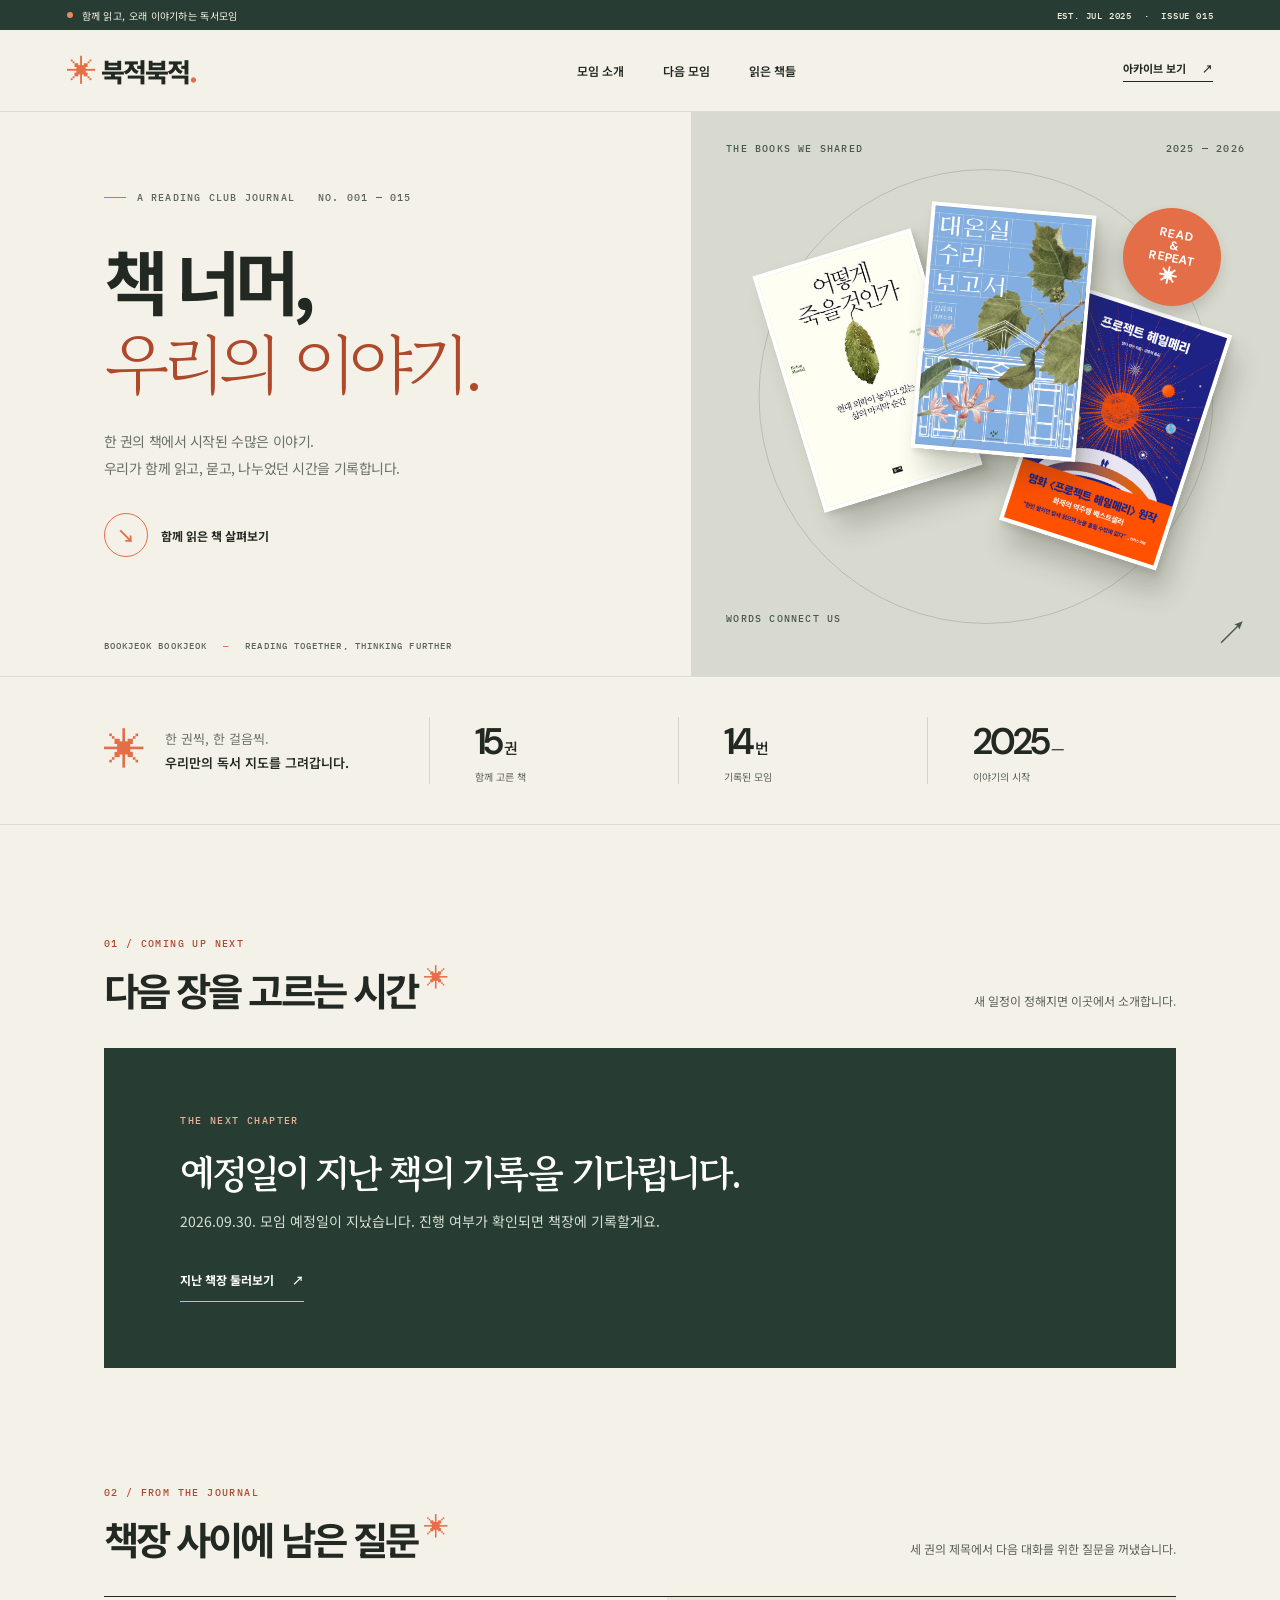
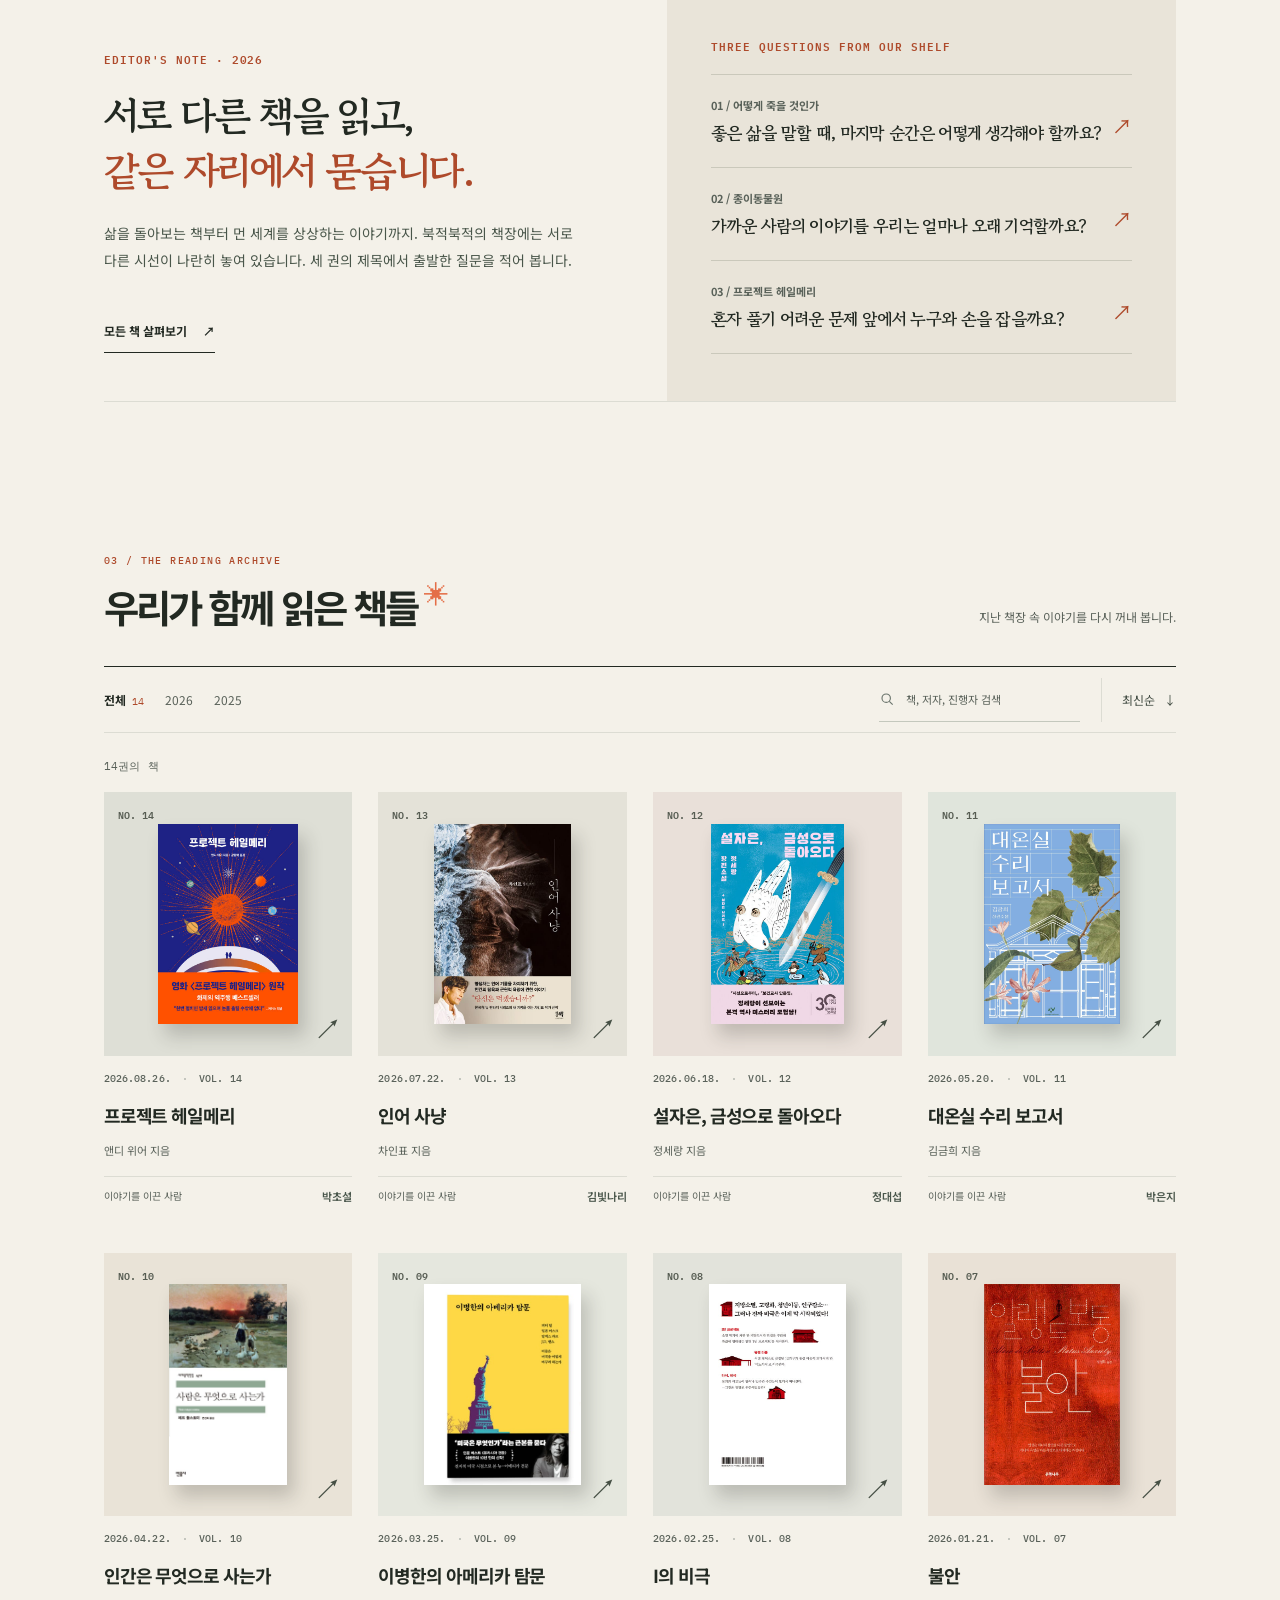
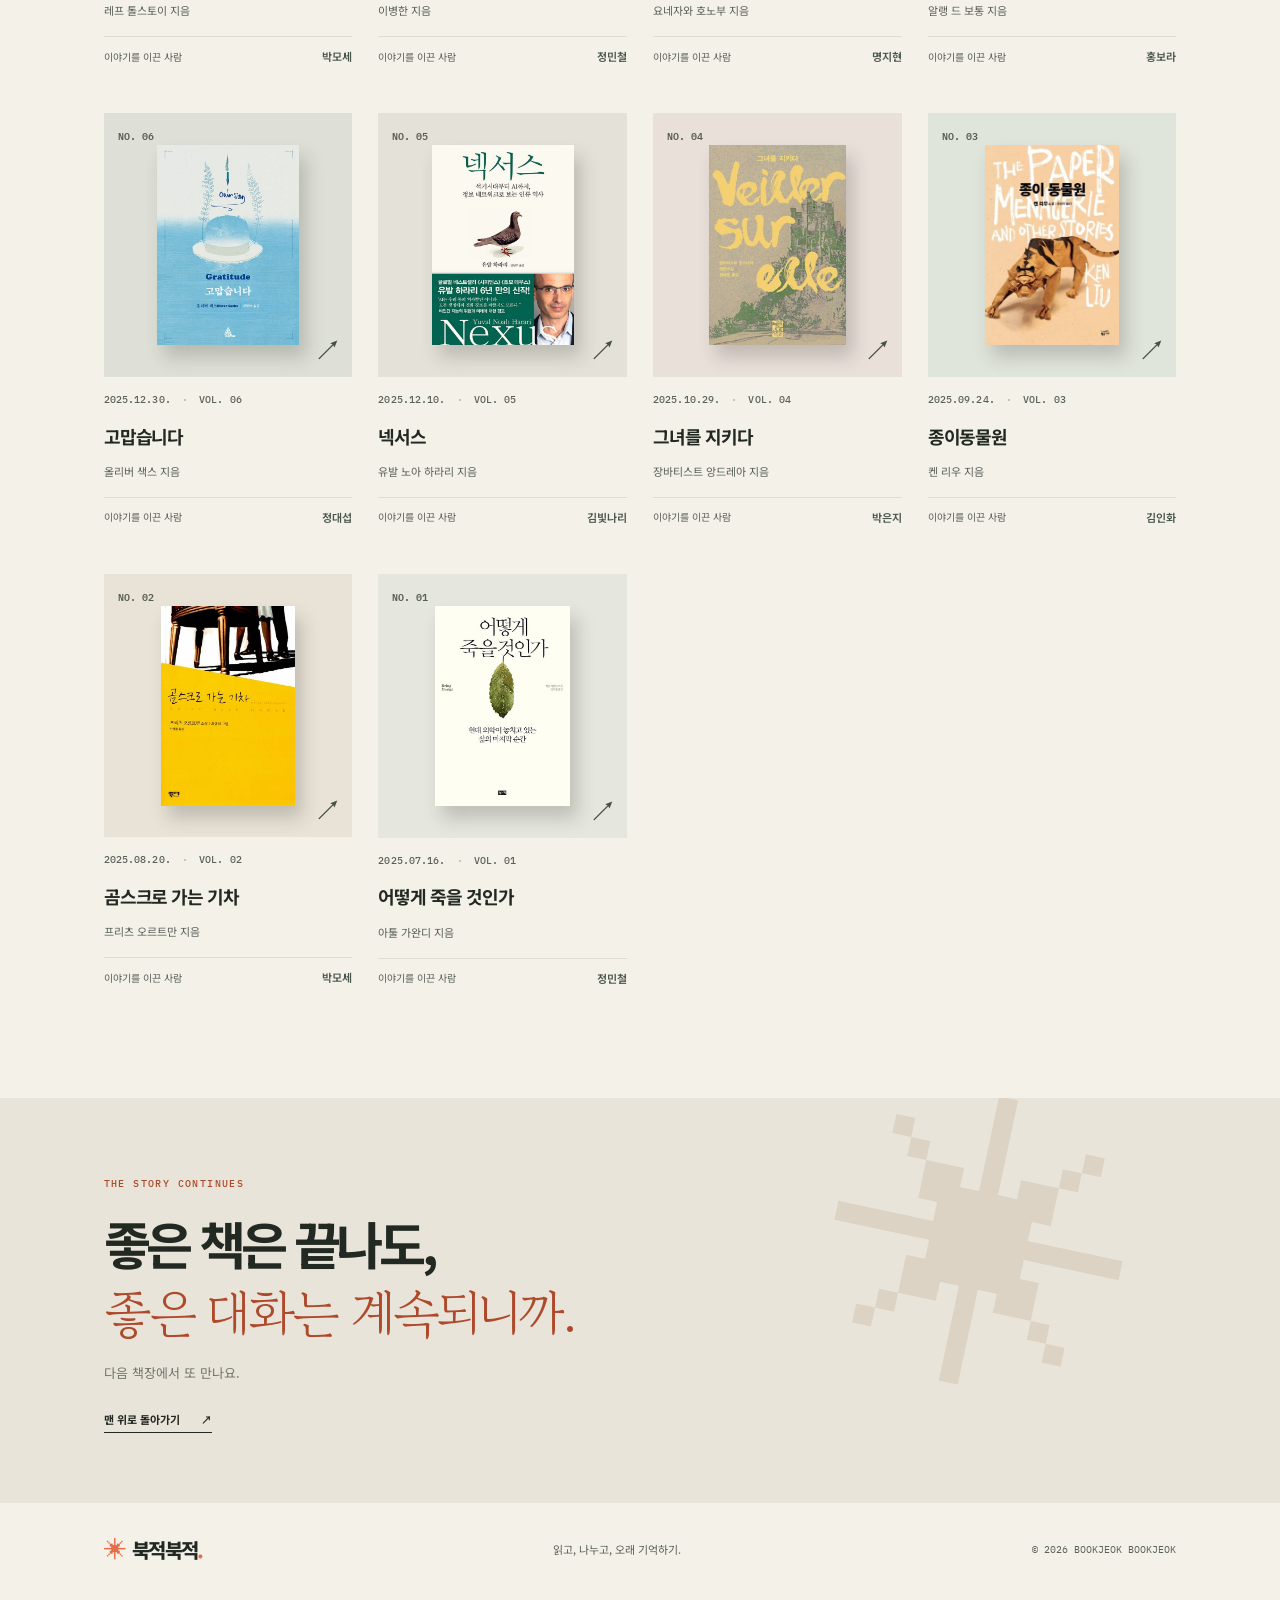
==== index.html @ 77cbbe32 "Initial bookjeok webzine" ====
<!doctype html>
<html lang="ko">
<head>
  <meta charset="utf-8">
  <meta name="viewport" content="width=device-width, initial-scale=1">
  <meta name="theme-color" content="#f4f1e9">
  <meta name="description" content="북적북적 독서모임이 함께 고른 책과 시간을 기록하는 작은 웹진. 지난 책장과 다음 대화를 위한 질문을 만나보세요.">
  <title>북적북적 — 책 너머, 우리의 이야기</title>
  <link rel="preconnect" href="https://fonts.googleapis.com">
  <link rel="preconnect" href="https://fonts.gstatic.com" crossorigin>
  <link href="https://fonts.googleapis.com/css2?family=DM+Sans:wght@400;500;600;700&family=Gowun+Batang:wght@400;700&family=IBM+Plex+Mono:wght@400;500;600&family=Noto+Sans+KR:wght@400;500;600;700;800&display=swap" rel="stylesheet">
  <link rel="stylesheet" href="css/style.css">
  <script src="js/main.js" defer></script>
</head>
<body>
  <div class="announcement"><span class="announcement-dot" aria-hidden="true"></span> 함께 읽고, 오래 이야기하는 독서모임 <span class="announcement-right">EST. JUL 2025 &nbsp;·&nbsp; ISSUE <span id="issue-number">015</span></span></div>
  <header class="site-header" id="top">
    <a class="brand" href="#top" aria-label="북적북적 처음으로"><span class="brand-symbol" aria-hidden="true">✳</span><span>북적북적<span class="brand-period">.</span></span></a>
    <nav class="main-nav" aria-label="주 메뉴"><a href="#about">모임 소개</a><a href="#upcoming">다음 모임</a><a href="#archive">읽은 책들</a></nav>
    <a class="header-link" href="#archive">아카이브 보기 <span aria-hidden="true">↗</span></a>
  </header>

  <main>
    <section class="hero" id="about" aria-labelledby="hero-title">
      <div class="hero-copy">
        <div class="eyebrow"><span class="eyebrow-line"></span> A READING CLUB JOURNAL <span class="eyebrow-no">NO. 001 — <span id="hero-issue-number">015</span></span></div>
        <h1 id="hero-title">책 너머,<br><em>우리의 이야기.</em></h1>
        <p class="hero-description">한 권의 책에서 시작된 수많은 이야기.<br>우리가 함께 읽고, 묻고, 나누었던 시간을 기록합니다.</p>
        <a class="round-link" href="#archive"><span class="round-link-icon" aria-hidden="true">↘</span><span>함께 읽은 책 살펴보기</span></a>
        <div class="hero-footnote">BOOKJEOK BOOKJEOK <span>—</span> READING TOGETHER, THINKING FURTHER</div>
      </div>
      <div class="hero-art" aria-label="북적북적에서 읽은 책 표지 콜라주">
        <div class="art-topline"><span>THE BOOKS WE SHARED</span><span>2025 — 2026</span></div>
        <div class="hero-orbit" aria-hidden="true"></div>
        <img class="hero-book hero-book-one" src="images/book-01.jpg" alt="" width="500" height="741">
        <img class="hero-book hero-book-two" src="images/book-11.jpg" alt="" width="500" height="741">
        <img class="hero-book hero-book-three" src="images/book-14.jpg" alt="" width="500" height="716">
        <span class="art-stamp" aria-hidden="true">READ<br>&amp;<br>REPEAT <span>✳</span></span>
        <div class="art-bottomline"><span>WORDS CONNECT US</span><span>↗</span></div>
      </div>
    </section>

    <section class="intro-band" aria-label="북적북적 숫자로 보기"><div class="intro-note"><span class="sparkle" aria-hidden="true">✳</span><p>한 권씩, 한 걸음씩.<br><strong>우리만의 독서 지도를 그려갑니다.</strong></p></div><div class="stat"><strong><span id="selected-count">15</span><span>권</span></strong><small>함께 고른 책</small></div><div class="stat"><strong><span id="completed-count">14</span><span>번</span></strong><small>기록된 모임</small></div><div class="stat"><strong>2025<span>—</span></strong><small>이야기의 시작</small></div></section>

    <section class="upcoming-section section-shell" id="upcoming" aria-labelledby="upcoming-title">
      <div class="section-heading"><div><span class="section-label">01 / COMING UP NEXT</span><h2 id="upcoming-title">다음 장을 펼칠 시간<span class="heading-mark">✳</span></h2></div><p id="upcoming-intro">이번에는 어떤 이야기가 기다리고 있을까요?</p></div>
      <article class="upcoming-feature" id="upcoming-feature">
        <div class="feature-copy"><span class="feature-kicker"><span class="live-dot"></span> NEXT READ · 15번째 모임</span><p class="feature-date">2026. 09. 30. <span>WEDNESDAY</span></p><h3>존중받지 못하는<br>자들을 위한 정치학</h3><p class="feature-author">프랜시스 후쿠야마 <span>지음</span></p><div class="feature-rule"></div><div class="feature-meta"><span>이번 모임의 진행자</span><strong>박은지</strong></div><button class="feature-button" type="button" data-book="15">이 책 자세히 보기 <span aria-hidden="true">↗</span></button></div>
        <div class="feature-visual"><span class="feature-background-type" aria-hidden="true">NEXT<br>CHAPTER</span><span class="feature-outline" aria-hidden="true"></span><img src="images/book-15.jpg" alt="『존중받지 못하는 자들을 위한 정치학』 책 표지" width="500" height="741"><span class="feature-visual-caption">BOOKJEOK BOOKJEOK<br>READING CLUB VOL. 15</span></div>
      </article>
      <div class="upcoming-empty" id="upcoming-empty" hidden><span class="section-label">THE NEXT CHAPTER</span><h3 id="upcoming-empty-title">다음 모임을 준비 중입니다.</h3><p id="upcoming-empty-description">새 일정이 정해지면 이곳에서 소개할게요.</p><a href="#archive">지난 책장 둘러보기 <span aria-hidden="true">↗</span></a></div>
    </section>

    <section class="editorial-section section-shell" id="journal" aria-labelledby="journal-title">
      <div class="section-heading"><div><span class="section-label">02 / FROM THE JOURNAL</span><h2 id="journal-title">책장 사이에 남은 질문<span class="heading-mark">✳</span></h2></div><p>세 권의 제목에서 다음 대화를 위한 질문을 꺼냈습니다.</p></div>
      <article class="editorial-feature">
        <div class="editorial-copy"><span class="editorial-kicker">EDITOR'S NOTE · 2026</span><h3>서로 다른 책을 읽고,<br><em>같은 자리에서 묻습니다.</em></h3><p>삶을 돌아보는 책부터 먼 세계를 상상하는 이야기까지. 북적북적의 책장에는 서로 다른 시선이 나란히 놓여 있습니다. 세 권의 제목에서 출발한 질문을 적어 봅니다.</p><a href="#archive">모든 책 살펴보기 <span aria-hidden="true">↗</span></a></div>
        <div class="editorial-questions"><p>THREE QUESTIONS FROM OUR SHELF</p><ol><li><button type="button" data-book="1"><span>01 / 어떻게 죽을 것인가</span><strong>좋은 삶을 말할 때, 마지막 순간은 어떻게 생각해야 할까요?</strong><span class="editorial-arrow" aria-hidden="true">↗</span></button></li><li><button type="button" data-book="3"><span>02 / 종이동물원</span><strong>가까운 사람의 이야기를 우리는 얼마나 오래 기억할까요?</strong><span class="editorial-arrow" aria-hidden="true">↗</span></button></li><li><button type="button" data-book="14"><span>03 / 프로젝트 헤일메리</span><strong>혼자 풀기 어려운 문제 앞에서 누구와 손을 잡을까요?</strong><span class="editorial-arrow" aria-hidden="true">↗</span></button></li></ol></div>
      </article>
    </section>

    <section class="archive-section section-shell" id="archive" aria-labelledby="archive-title">
      <div class="section-heading archive-heading"><div><span class="section-label">03 / THE READING ARCHIVE</span><h2 id="archive-title">우리가 함께 읽은 책들<span class="heading-mark">✳</span></h2></div><p>지난 책장 속 이야기를 다시 꺼내 봅니다.</p></div>
      <div class="archive-toolbar"><div class="filter-group" id="year-filters" role="group" aria-label="연도 필터"><button type="button" class="filter-button active" data-year="all" aria-pressed="true">전체 <span>14</span></button><button type="button" class="filter-button" data-year="2026" aria-pressed="false">2026</button><button type="button" class="filter-button" data-year="2025" aria-pressed="false">2025</button></div><div class="toolbar-actions"><label class="search-field"><span class="sr-only">책 제목, 저자 또는 진행자 검색</span><svg viewBox="0 0 24 24" aria-hidden="true"><circle cx="10.8" cy="10.8" r="6.3"></circle><path d="m15.5 15.5 5 5"></path></svg><input id="book-search" type="search" placeholder="책, 저자, 진행자 검색" autocomplete="off"></label><button id="sort-button" class="sort-button" type="button" aria-label="현재 최신순, 클릭하여 정렬 변경">최신순 <span aria-hidden="true">↓</span></button></div></div>
      <p id="result-count" class="result-count" aria-live="polite"></p>
      <div id="book-grid" class="book-grid"></div>
      <div id="empty-state" class="empty-state" hidden><span aria-hidden="true">✳</span><h3>찾으시는 책이 없어요.</h3><p>다른 검색어를 입력하거나 필터를 바꿔보세요.</p><button type="button" id="reset-button">전체 책 보기 ↗</button></div>
    </section>

    <section class="closing-section" aria-labelledby="closing-title"><div class="closing-inner"><span class="section-label">THE STORY CONTINUES</span><h2 id="closing-title">좋은 책은 끝나도,<br><em>좋은 대화는 계속되니까.</em></h2><p>다음 책장에서 또 만나요.</p><a href="#top">맨 위로 돌아가기 <span aria-hidden="true">↗</span></a><span class="closing-star" aria-hidden="true">✳</span></div></section>
  </main>
  <footer class="site-footer"><a class="brand footer-brand" href="#top"><span class="brand-symbol" aria-hidden="true">✳</span><span>북적북적<span class="brand-period">.</span></span></a><p>읽고, 나누고, 오래 기억하기.</p><span>© <span id="copyright-year">2026</span> BOOKJEOK BOOKJEOK</span></footer>

  <dialog id="book-dialog" class="book-dialog" aria-labelledby="dialog-title"><button type="button" class="dialog-close" aria-label="닫기">✕</button><div id="dialog-content"></div></dialog>
</body>
</html>
---- css/style.css ----
*{box-sizing:border-box}html{scroll-behavior:smooth}body{margin:0;background:#f4f1e9;color:#222922;font-family:'Noto Sans KR',sans-serif;-webkit-font-smoothing:antialiased}button,input{font:inherit}button{cursor:pointer}a{color:inherit;text-decoration:none}img{display:block;max-width:100%}::selection{background:#df6c41;color:white}:root{--paper:#f4f1e9;--ink:#222922;--muted:#777c73;--line:#dcdcd3;--orange:#e46e47;--forest:#273c32}.sr-only{position:absolute;width:1px;height:1px;padding:0;margin:-1px;overflow:hidden;clip:rect(0,0,0,0);white-space:nowrap;border:0}.announcement{height:30px;background:#273c32;color:#f7f2e6;display:flex;align-items:center;gap:9px;padding:0 max(5.2vw,22px);font-size:10px;letter-spacing:.03em}.announcement-dot,.live-dot{width:6px;height:6px;background:#e88a61;border-radius:50%;display:inline-block;flex:none}.announcement-right{margin-left:auto;font:500 9px 'IBM Plex Mono',monospace;letter-spacing:.09em}.site-header{height:82px;display:flex;align-items:center;justify-content:space-between;padding:0 max(5.2vw,22px);border-bottom:1px solid var(--line);background:var(--paper)}.brand{display:inline-flex;align-items:center;gap:7px;font-size:26px;font-weight:800;letter-spacing:-.085em;white-space:nowrap}.brand-symbol{font-family:Arial,sans-serif;color:var(--orange);font-size:30px;font-weight:400;line-height:1;display:inline-block;transform:translateY(1px)}.brand-period{color:var(--orange)}.main-nav{display:flex;gap:39px;margin-left:55px}.main-nav a{font-size:12px;font-weight:600;transition:color .2s}.main-nav a:hover,.header-link:hover{color:var(--orange)}.header-link{font-size:11px;font-weight:700;border-bottom:1px solid var(--ink);padding-bottom:5px;white-space:nowrap}.header-link span{margin-left:13px}.hero{min-height:564px;display:grid;grid-template-columns:1fr 46%;border-bottom:1px solid var(--line)}.hero-copy{padding:79px 30px 25px max(8.1vw,32px);display:flex;flex-direction:column}.eyebrow,.section-label,.art-topline,.art-bottomline,.hero-footnote,.feature-kicker,.feature-visual-caption{font:500 10px 'IBM Plex Mono',monospace;letter-spacing:.12em}.eyebrow{display:flex;align-items:center;gap:11px;color:#59665c;white-space:nowrap}.eyebrow-line{width:22px;height:1px;background:var(--orange)}.eyebrow-no{color:#a0a49c;margin-left:12px}.hero h1{font-size:clamp(49px,5.5vw,85px);line-height:1.19;letter-spacing:-.09em;margin:34px 0 22px;font-weight:700;white-space:nowrap}.hero h1 em,.closing-inner h2 em{font-family:'Gowun Batang',serif;color:var(--orange);font-style:normal;letter-spacing:-.075em;font-weight:400}.hero-description{font-size:14px;line-height:1.95;color:#697169;letter-spacing:-.03em;margin:0}.round-link{display:inline-flex;align-items:center;gap:13px;font-size:12px;font-weight:700;margin-top:31px;width:max-content}.round-link-icon{display:grid;place-items:center;width:37px;height:37px;border:1px solid var(--orange);border-radius:50%;color:var(--orange);font-size:18px;transition:background .2s,color .2s,transform .2s}.round-link:hover .round-link-icon{background:var(--orange);color:white;transform:rotate(-45deg)}.hero-footnote{font-size:9px;color:#9da39b;margin-top:auto;padding-top:34px;white-space:nowrap}.hero-footnote span{margin:0 10px;color:var(--orange)}.hero-art{position:relative;background:#d9dacf;min-height:564px;overflow:hidden}.art-topline,.art-bottomline{position:absolute;left:35px;right:35px;display:flex;justify-content:space-between;z-index:4;color:#49594d}.art-topline{top:30px}.art-bottomline{bottom:24px}.art-bottomline span:last-child{font:28px 'Gowun Batang',serif}.hero-orbit{position:absolute;border:1px solid rgba(98,112,95,.27);width:455px;height:455px;border-radius:50%;top:57px;left:50%;transform:translateX(-50%)}.hero-book{position:absolute;width:28%;height:auto;aspect-ratio:2/3;object-fit:cover;box-shadow:13px 21px 27px rgba(42,46,36,.23),3px 4px 6px rgba(42,46,36,.13);border:4px solid #fff;z-index:2}.hero-book-one{left:16%;top:24%;transform:rotate(-17deg)}.hero-book-two{left:39%;top:17%;transform:rotate(5deg);z-index:3}.hero-book-three{left:58%;top:34%;transform:rotate(18deg)}.art-stamp{position:absolute;z-index:4;width:98px;height:98px;border-radius:50%;background:var(--orange);color:white;display:flex;flex-direction:column;align-items:center;justify-content:center;text-align:center;font:700 12px/1 'DM Sans',sans-serif;letter-spacing:.03em;right:10%;top:17%;transform:rotate(11deg);box-shadow:0 8px 14px #3333}.art-stamp span{font-size:18px;margin-top:4px}.intro-band{display:flex;align-items:center;min-height:148px;padding:25px max(8.1vw,32px);gap:0;border-bottom:1px solid var(--line)}.intro-note{display:flex;align-items:center;gap:19px;flex:1.6}.intro-note .sparkle{font:42px Arial,sans-serif;color:var(--orange)}.intro-note p{font-size:13px;line-height:1.8;color:#6d756d;margin:0}.intro-note strong{color:var(--ink);font-weight:600}.stat{flex:1;display:flex;align-items:baseline;flex-direction:column;border-left:1px solid #d4d6ce;padding-left:45px}.stat strong{font:600 37px 'DM Sans',sans-serif;letter-spacing:-.08em}.stat strong span{font:500 15px 'Noto Sans KR',sans-serif;margin-left:3px;letter-spacing:-.04em}.stat small{color:#7a8279;font-size:10px;margin-top:4px}.section-shell{max-width:1600px;margin:0 auto;padding-left:max(8.1vw,32px);padding-right:max(8.1vw,32px)}.upcoming-section{padding-top:103px;padding-bottom:109px}.section-heading{display:flex;align-items:end;justify-content:space-between;gap:20px;margin-bottom:33px}.section-label{color:var(--orange);letter-spacing:.14em;font-size:10px}.section-heading h2{font-size:clamp(29px,3vw,41px);letter-spacing:-.075em;line-height:1.32;margin:12px 0 0;font-weight:700}.heading-mark{font:25px Arial,sans-serif;color:var(--orange);vertical-align:top;margin-left:7px}.section-heading>p{font-size:12px;color:#8a8d85;margin:0 0 6px}.upcoming-feature{min-height:410px;display:grid;grid-template-columns:55% 45%;background:#2d4035;color:#fff;overflow:hidden}.feature-copy{padding:42px 6% 40px 8%;position:relative;z-index:2}.feature-kicker{color:#e8b29a;display:flex;align-items:center;gap:9px;font-size:10px}.feature-date{font:500 13px 'IBM Plex Mono',monospace;letter-spacing:.06em;margin:38px 0 9px}.feature-date span{font-size:10px;color:#b4c4b6;margin-left:10px}.feature-copy h3{font-family:'Gowun Batang',serif;font-size:clamp(27px,3.1vw,47px);line-height:1.34;letter-spacing:-.07em;font-weight:700;margin:0 0 11px}.feature-author{font-size:13px;color:#bbc7bc;margin:0}.feature-author span{font-size:11px}.feature-rule{height:1px;background:#657366;margin:27px 0 18px;max-width:360px}.feature-meta{display:flex;gap:21px;align-items:center;font-size:11px;color:#b7c4b7}.feature-meta strong{color:white;font-size:13px}.feature-button{margin-top:26px;background:#eb7955;color:#fff;border:0;display:inline-flex;align-items:center;gap:45px;padding:12px 18px;font-size:11px;font-weight:700;transition:background .2s,transform .2s}.feature-button:hover{background:#d6603b;transform:translateY(-2px)}.feature-button span{font-size:17px;font-weight:400}.feature-visual{position:relative;background:#b9c2ae;display:grid;place-items:center;overflow:hidden;min-height:410px}.feature-visual img{position:relative;z-index:2;width:auto;height:305px;max-width:58%;object-fit:contain;box-shadow:14px 19px 28px rgba(25,38,28,.3);transform:rotate(-5deg);border:4px solid white}.feature-background-type{position:absolute;top:29px;left:7%;font:700 71px/.91 'DM Sans',sans-serif;letter-spacing:-.08em;color:#d5ddcd;opacity:.64}.feature-outline{width:350px;height:350px;border:1px solid rgba(255,255,255,.46);border-radius:50%;position:absolute;right:-60px;bottom:-95px}.feature-visual-caption{position:absolute;bottom:21px;right:24px;color:#3e5445;line-height:1.7;font-size:9px;text-align:right}.archive-section{padding-top:35px;padding-bottom:112px}.archive-heading{margin-bottom:35px}.archive-toolbar{border-top:1px solid var(--ink);border-bottom:1px solid var(--line);min-height:67px;display:flex;justify-content:space-between;align-items:center;gap:25px}.filter-group,.toolbar-actions{display:flex;align-items:center;gap:21px}.filter-button,.sort-button{border:0;background:none;color:#8b9189;font-size:12px;padding:12px 0;white-space:nowrap}.filter-button.active{font-weight:700;color:var(--ink)}.filter-button span{font:10px 'IBM Plex Mono',monospace;color:var(--orange);margin-left:3px}.filter-button:hover,.sort-button:hover{color:var(--orange)}.search-field{display:flex;align-items:center;gap:9px;border-bottom:1px solid #c4c8bd;height:35px}.search-field svg{width:16px;height:16px;fill:none;stroke:#69736b;stroke-width:1.7}.search-field input{width:176px;border:0;outline:0;background:none;font-size:11px;color:var(--ink)}.search-field input::placeholder{color:#979e94}.search-field:focus-within{border-color:var(--orange)}.sort-button{border-left:1px solid var(--line);padding-left:20px;color:#424c43}.sort-button span{margin-left:6px}.result-count{font:11px 'IBM Plex Mono',monospace;color:#92988e;letter-spacing:.02em;margin:26px 0 18px}.book-grid{display:grid;grid-template-columns:repeat(4,minmax(0,1fr));column-gap:26px;row-gap:49px}.book-card{min-width:0}.book-cover-button{display:block;width:100%;border:0;background:#e7e5da;padding:0;position:relative;overflow:hidden;aspect-ratio:1/1.06;text-align:center}.book-cover-button::after{content:'';position:absolute;inset:0;background:#28392e;opacity:0;transition:opacity .25s}.book-cover-button:hover::after,.book-cover-button:focus-visible::after{opacity:.13}.book-cover-button img{height:76%;width:auto;max-width:73%;object-fit:contain;margin:auto;position:absolute;inset:0;box-shadow:7px 12px 17px rgba(44,44,36,.21);transition:transform .3s}.book-cover-button:hover img,.book-cover-button:focus-visible img{transform:translateY(-5px) rotate(-2deg)}.book-cover-button .card-index{position:absolute;z-index:2;left:14px;top:13px;font:600 10px 'IBM Plex Mono',monospace;color:#575d53}.book-cover-button .card-arrow{position:absolute;z-index:2;right:13px;bottom:10px;font:24px 'Gowun Batang',serif;color:#454f44;transition:transform .2s}.book-cover-button:hover .card-arrow{transform:translate(3px,-3px)}.book-meta{font:500 10px 'IBM Plex Mono',monospace;color:#8b9087;margin:16px 0 8px;letter-spacing:.01em}.book-meta span{color:#b2b6ae;margin:0 5px}.book-title{display:block;text-align:left;padding:0;border:0;background:none;font-weight:700;font-size:18px;line-height:1.45;letter-spacing:-.06em;color:var(--ink);margin:0 0 5px;min-height:26px}.book-title:hover{text-decoration:underline;text-decoration-color:var(--orange);text-underline-offset:4px}.book-author{color:#8a8e86;font-size:11px;margin:0}.book-card-footer{margin-top:18px;padding-top:11px;border-top:1px solid var(--line);display:flex;align-items:center;justify-content:space-between;font-size:10px;color:#8c9289}.book-card-footer strong{color:#48554a;font-weight:600;font-size:11px}.empty-state[hidden]{display:none}.empty-state{text-align:center;padding:100px 20px}.empty-state>span{font:42px Arial,sans-serif;color:var(--orange)}.empty-state h3{font-size:20px;margin:15px 0 8px}.empty-state p{color:var(--muted);font-size:12px}.empty-state button{border:1px solid var(--ink);background:none;padding:11px 18px;margin-top:14px;font-size:11px}.closing-section{background:#e9e4d9;overflow:hidden}.closing-inner{max-width:1600px;margin:auto;min-height:355px;padding:70px max(8.1vw,32px);position:relative}.closing-inner h2{font-size:clamp(33px,4vw,55px);line-height:1.35;letter-spacing:-.085em;margin:17px 0 16px;position:relative;z-index:1}.closing-inner h2 em{color:#d46c49}.closing-inner p{font-size:13px;color:#6f766d}.closing-inner>a{position:relative;z-index:1;font-size:11px;border-bottom:1px solid var(--ink);padding-bottom:5px;display:inline-block;margin-top:16px;font-weight:700}.closing-inner>a span{margin-left:18px}.closing-star{position:absolute;font:310px Arial,sans-serif;color:#dcd3c4;right:11%;top:8px;line-height:1;transform:rotate(12deg)}.site-footer{padding:32px max(8.1vw,32px) 38px;display:flex;align-items:center;justify-content:space-between;gap:20px}.footer-brand{font-size:20px}.footer-brand .brand-symbol{font-size:23px}.site-footer p{font-size:11px;color:#8d938b;margin:0}.site-footer>span{font:10px 'IBM Plex Mono',monospace;color:#a7aaa2}.book-dialog{border:0;padding:0;max-width:min(760px,calc(100vw - 36px));width:100%;background:var(--paper);box-shadow:0 25px 80px #15201955;color:var(--ink);max-height:calc(100vh - 36px);overflow:auto}.book-dialog::backdrop{background:rgba(23,34,27,.69);backdrop-filter:blur(3px)}.dialog-close{position:absolute;right:18px;top:16px;border:0;background:none;font-size:18px;z-index:5;color:#586257}.dialog-layout{display:grid;grid-template-columns:43% 57%;min-height:390px}.dialog-image{background:#deded2;display:grid;place-items:center;padding:35px}.dialog-image img{height:285px;width:auto;object-fit:contain;box-shadow:8px 14px 20px #2b332944}.dialog-info{padding:47px 48px 37px 36px}.dialog-kicker{font:500 10px 'IBM Plex Mono',monospace;color:var(--orange);letter-spacing:.08em}.dialog-info h2{font:700 31px/1.38 'Gowun Batang',serif;letter-spacing:-.06em;margin:21px 0 10px;word-break:keep-all}.dialog-author{font-size:13px;color:#7b8278;margin:0 0 27px}.dialog-info dl{border-top:1px solid var(--line);margin:0;padding-top:9px}.dialog-info dl div{display:flex;justify-content:space-between;gap:12px;padding:10px 0;border-bottom:1px solid var(--line)}.dialog-info dt{font-size:11px;color:#8b9287}.dialog-info dd{margin:0;font-size:12px;font-weight:600;text-align:right}.dialog-note{font-size:10px;color:#8b9287;line-height:1.6;margin:12px 0 0}.dialog-source{display:inline-flex;align-items:center;justify-content:space-between;gap:32px;background:var(--forest);color:white;padding:12px 16px;margin-top:27px;font-size:11px;font-weight:700}.dialog-source:hover{background:#405c49}:focus-visible{outline:2px solid var(--orange);outline-offset:3px}@media(max-width:1050px){.hero-copy{padding-left:6vw}.hero h1{font-size:clamp(46px,5.7vw,70px)}.hero-book{width:32%}.section-shell{padding-left:6vw;padding-right:6vw}.intro-band{padding-left:6vw;padding-right:6vw}.book-grid{gap:36px 18px}.book-title{font-size:16px}.feature-visual img{height:270px}}@media(max-width:760px){.announcement{padding:0 20px;font-size:9px}.announcement-right{font-size:8px}.site-header{height:69px;padding:0 20px}.brand{font-size:23px}.brand-symbol{font-size:26px}.main-nav{gap:17px;margin-left:auto}.main-nav a{font-size:11px}.header-link{display:none}.hero{display:block}.hero-copy{min-height:455px;padding:61px 25px 24px}.hero h1{font-size:clamp(48px,9vw,70px);margin:30px 0 19px}.hero-art{min-height:360px;height:360px}.hero-orbit{width:320px;height:320px;top:22px}.hero-book{width:22%;max-width:130px}.hero-book-one{left:25%;top:20%}.hero-book-two{left:43%;top:14%}.hero-book-three{left:61%;top:28%}.art-stamp{width:75px;height:75px;font-size:10px;right:14%;top:15%}.intro-band{padding:25px;flex-wrap:wrap}.intro-note{flex-basis:100%;margin-bottom:24px}.stat{padding-left:20px}.stat:first-of-type{border-left:0;padding-left:0}.stat strong{font-size:30px}.section-shell{padding-left:25px;padding-right:25px}.upcoming-section{padding-top:72px;padding-bottom:80px}.section-heading>p{display:none}.upcoming-feature{grid-template-columns:1fr 42%;min-height:380px}.feature-copy{padding:38px 25px}.feature-copy h3{font-size:clamp(26px,4vw,36px)}.feature-visual{min-height:380px}.feature-visual img{height:230px;max-width:75%}.feature-background-type{font-size:44px}.book-grid{grid-template-columns:repeat(3,minmax(0,1fr));gap:40px 17px}.archive-section{padding-bottom:80px}.book-title{font-size:15px}.closing-inner{padding-left:25px;padding-right:25px}.site-footer{padding-left:25px;padding-right:25px}}@media(max-width:540px){.announcement-right{display:none}.site-header{height:65px}.main-nav{gap:14px}.main-nav a{font-size:10px}.main-nav a:first-child{display:none}.hero-copy{min-height:441px;padding:57px 22px 21px}.eyebrow{font-size:9px}.eyebrow-no{display:none}.hero h1{font-size:clamp(48px,11vw,60px);margin:29px 0 20px}.hero-description{font-size:12px}.hero-footnote{font-size:8px;letter-spacing:.05em}.hero-art{height:320px;min-height:320px}.hero-orbit{width:286px;height:286px;top:17px}.hero-book{width:29%;max-width:none}.hero-book-one{left:16%;top:23%}.hero-book-two{left:38%;top:17%}.hero-book-three{left:59%;top:33%}.art-topline,.art-bottomline{left:20px;right:20px;font-size:8px}.art-topline{top:18px}.art-bottomline{bottom:10px}.art-stamp{right:7%;top:16%;width:66px;height:66px;font-size:9px}.art-stamp span{font-size:12px}.intro-band{padding:25px 22px}.intro-note{gap:12px}.intro-note p{font-size:11px}.intro-note .sparkle{font-size:30px}.stat{padding-left:13px}.stat strong{font-size:26px}.stat strong span{font-size:11px}.stat small{font-size:9px}.section-shell{padding-left:22px;padding-right:22px}.upcoming-section{padding-top:67px;padding-bottom:71px}.section-heading h2{font-size:29px}.heading-mark{font-size:17px}.upcoming-feature{display:flex;flex-direction:column-reverse}.feature-visual{height:250px;min-height:250px}.feature-visual img{height:205px;max-width:50%}.feature-background-type{font-size:50px;left:9%;top:18px}.feature-visual-caption{font-size:7px;right:15px;bottom:12px}.feature-copy{padding:31px 24px 34px}.feature-date{margin-top:25px;font-size:12px}.feature-copy h3{font-size:29px}.feature-rule{margin:20px 0 16px}.feature-button{margin-top:23px}.archive-section{padding-top:18px;padding-bottom:75px}.archive-toolbar{align-items:stretch;flex-direction:column;gap:2px;padding:9px 0 12px}.filter-group{gap:26px}.filter-button{padding:5px 0;font-size:11px}.toolbar-actions{justify-content:space-between;gap:10px}.search-field{flex:1}.search-field input{width:100%;font-size:11px}.sort-button{font-size:11px}.result-count{margin:20px 0 15px}.book-grid{grid-template-columns:repeat(2,minmax(0,1fr));column-gap:14px;row-gap:32px}.book-cover-button{aspect-ratio:1/1.08}.book-cover-button img{height:73%}.book-meta{font-size:9px;margin:12px 0 6px}.book-title{font-size:15px;line-height:1.35}.book-author{font-size:10px}.book-card-footer{margin-top:11px;font-size:9px}.book-card-footer strong{font-size:10px}.closing-inner{min-height:310px;padding:54px 22px}.closing-inner h2{font-size:clamp(29px,7.2vw,38px)}.closing-star{font-size:180px;right:-30px;top:44px}.site-footer{padding:29px 22px;flex-wrap:wrap;row-gap:8px}.site-footer p{display:none}.site-footer>span{font-size:8px}.dialog-layout{grid-template-columns:1fr}.dialog-image{padding:20px;height:220px}.dialog-image img{height:175px}.dialog-info{padding:27px 25px 30px}.dialog-info h2{font-size:24px;margin:15px 0 5px}.dialog-author{margin-bottom:18px}.dialog-source{margin-top:20px}}@media(prefers-reduced-motion:reduce){html{scroll-behavior:auto}*,*::before,*::after{transition:none!important;animation:none!important}}
/* Responsive reading and journal refinements */
:root{--readable:#596159;--accent-ink:#ae4a2b}
.hero{grid-template-columns:minmax(0,1fr) 46%}
.hero-copy{min-width:0}
.hero h1{white-space:normal}
.hero h1 em,.closing-inner h2 em{color:var(--accent-ink)}
.section-label,.filter-button span,.dialog-kicker{color:var(--accent-ink)}
.eyebrow-no,.hero-footnote,.stat small,.section-heading>p,.filter-button,.search-field input::placeholder,.result-count,.book-meta,.book-author,.book-card-footer,.site-footer p,.site-footer>span,.dialog-info dt,.dialog-note{color:var(--readable)}
.stat strong #selected-count,.stat strong #completed-count{font:inherit;letter-spacing:inherit;margin:0}
.main-nav a{display:inline-flex;align-items:center;min-height:44px}
.round-link{min-height:44px}
.round-link-icon{width:44px;height:44px}
.filter-button,.sort-button{min-height:44px}
.search-field{height:44px}
.book-title{min-height:44px}
.dialog-close{width:44px;height:44px;right:8px;top:8px;display:grid;place-items:center}
.feature-button{min-height:44px;background:#ae4a2b;font-size:12px}
.feature-button:hover{background:#873a23}
.upcoming-feature[hidden],.upcoming-empty[hidden]{display:none}
.upcoming-empty{min-height:320px;background:var(--forest);color:#fff;padding:64px clamp(28px,6vw,80px);display:flex;flex-direction:column;align-items:flex-start;justify-content:center}
.upcoming-empty .section-label{color:#e8b29a}
.upcoming-empty h3{font:700 clamp(27px,3vw,40px)/1.35 'Gowun Batang',serif;letter-spacing:-.06em;margin:20px 0 10px}
.upcoming-empty p{font-size:14px;line-height:1.8;color:#d5dfd4;margin:0;word-break:keep-all}
.upcoming-empty a{display:inline-flex;align-items:center;gap:18px;min-height:44px;border-bottom:1px solid #e8b29a;margin-top:24px;font-size:12px;font-weight:700}
.editorial-section{padding-top:0;padding-bottom:108px}
.editorial-feature{display:grid;grid-template-columns:minmax(0,1.05fr) minmax(0,.95fr);border-top:1px solid var(--ink);border-bottom:1px solid var(--line)}
.editorial-copy{padding:48px 10% 48px 0}
.editorial-kicker,.editorial-questions>p{font:600 11px 'IBM Plex Mono',monospace;letter-spacing:.09em;color:var(--accent-ink)}
.editorial-copy h3{font:700 clamp(28px,3.1vw,44px)/1.38 'Gowun Batang',serif;letter-spacing:-.06em;margin:19px 0 22px;word-break:keep-all}
.editorial-copy h3 em{font-style:normal;color:var(--accent-ink)}
.editorial-copy>p{max-width:480px;font-size:14px;line-height:1.95;color:#49564a;word-break:keep-all}
.editorial-copy>a{display:inline-flex;align-items:center;gap:16px;min-height:44px;border-bottom:1px solid var(--ink);margin-top:20px;font-size:12px;font-weight:700}
.editorial-questions{background:#e9e4d9;padding:39px 44px}
.editorial-questions>p{margin:0 0 19px}
.editorial-questions ol{list-style:none;margin:0;padding:0}
.editorial-questions li{border-top:1px solid #cac8bb}
.editorial-questions li:last-child{border-bottom:1px solid #cac8bb}
.editorial-questions button{position:relative;width:100%;min-height:92px;text-align:left;border:0;background:none;color:var(--ink);padding:16px 26px 16px 0}
.editorial-questions button span:first-child{display:block;font-size:11px;font-weight:700;color:var(--readable);margin-bottom:7px}
.editorial-questions button strong{display:block;font:700 17px/1.55 'Gowun Batang',serif;letter-spacing:-.04em;word-break:keep-all}
.editorial-arrow{position:absolute;right:0;top:calc(50% - 10px);font-size:20px;color:var(--accent-ink)}
.editorial-questions button:hover strong{text-decoration:underline;text-decoration-color:var(--accent-ink);text-underline-offset:4px}
@media (min-width:761px) and (max-width:900px){.hero h1{font-size:clamp(40px,5.3vw,49px)}}
@media (max-width:760px){.editorial-section{padding-bottom:80px}.editorial-feature{grid-template-columns:1fr}.editorial-copy{padding:35px 0 38px}.editorial-questions{padding:30px}.upcoming-empty{min-height:270px;padding:42px 30px}}
@media (max-width:540px){.hero-footnote{white-space:normal;font-size:10px;line-height:1.6}.announcement,.art-topline,.art-bottomline{font-size:10px}.main-nav a{font-size:11px}.stat small{font-size:11px}.section-label{font-size:11px}.filter-button{padding:10px 0;font-size:12px}.search-field input,.sort-button{font-size:12px}.book-meta{font-size:11px}.book-author{font-size:12px}.book-card-footer,.book-card-footer strong{font-size:11px}.book-card-footer span{max-width:55%}.feature-visual-caption{font-size:9px}.site-footer>span{font-size:10px}.editorial-section{padding-bottom:72px}.editorial-copy h3{font-size:30px}.editorial-copy>p{font-size:13px}.editorial-questions{padding:25px 22px}.editorial-questions button strong{font-size:16px}.upcoming-empty{padding:36px 24px}}
@media (max-width:360px){.hero h1{font-size:44px}}
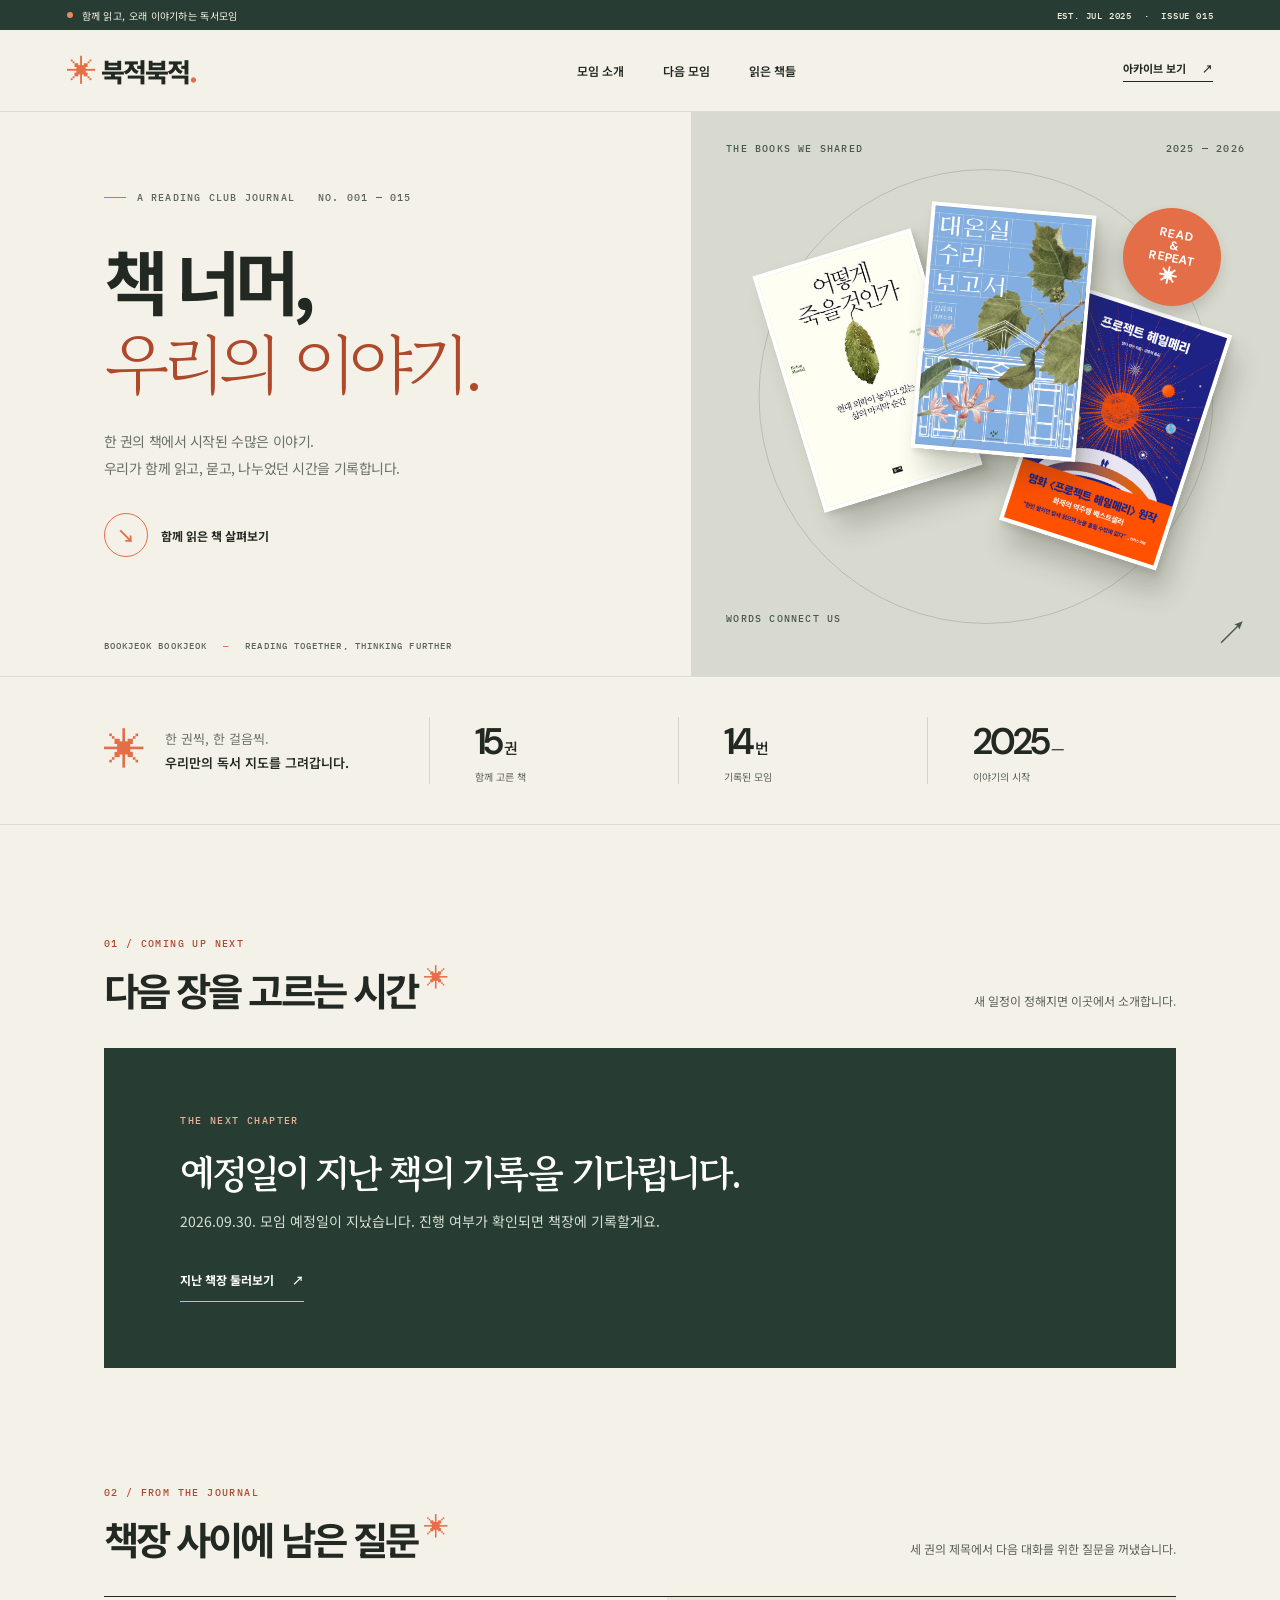
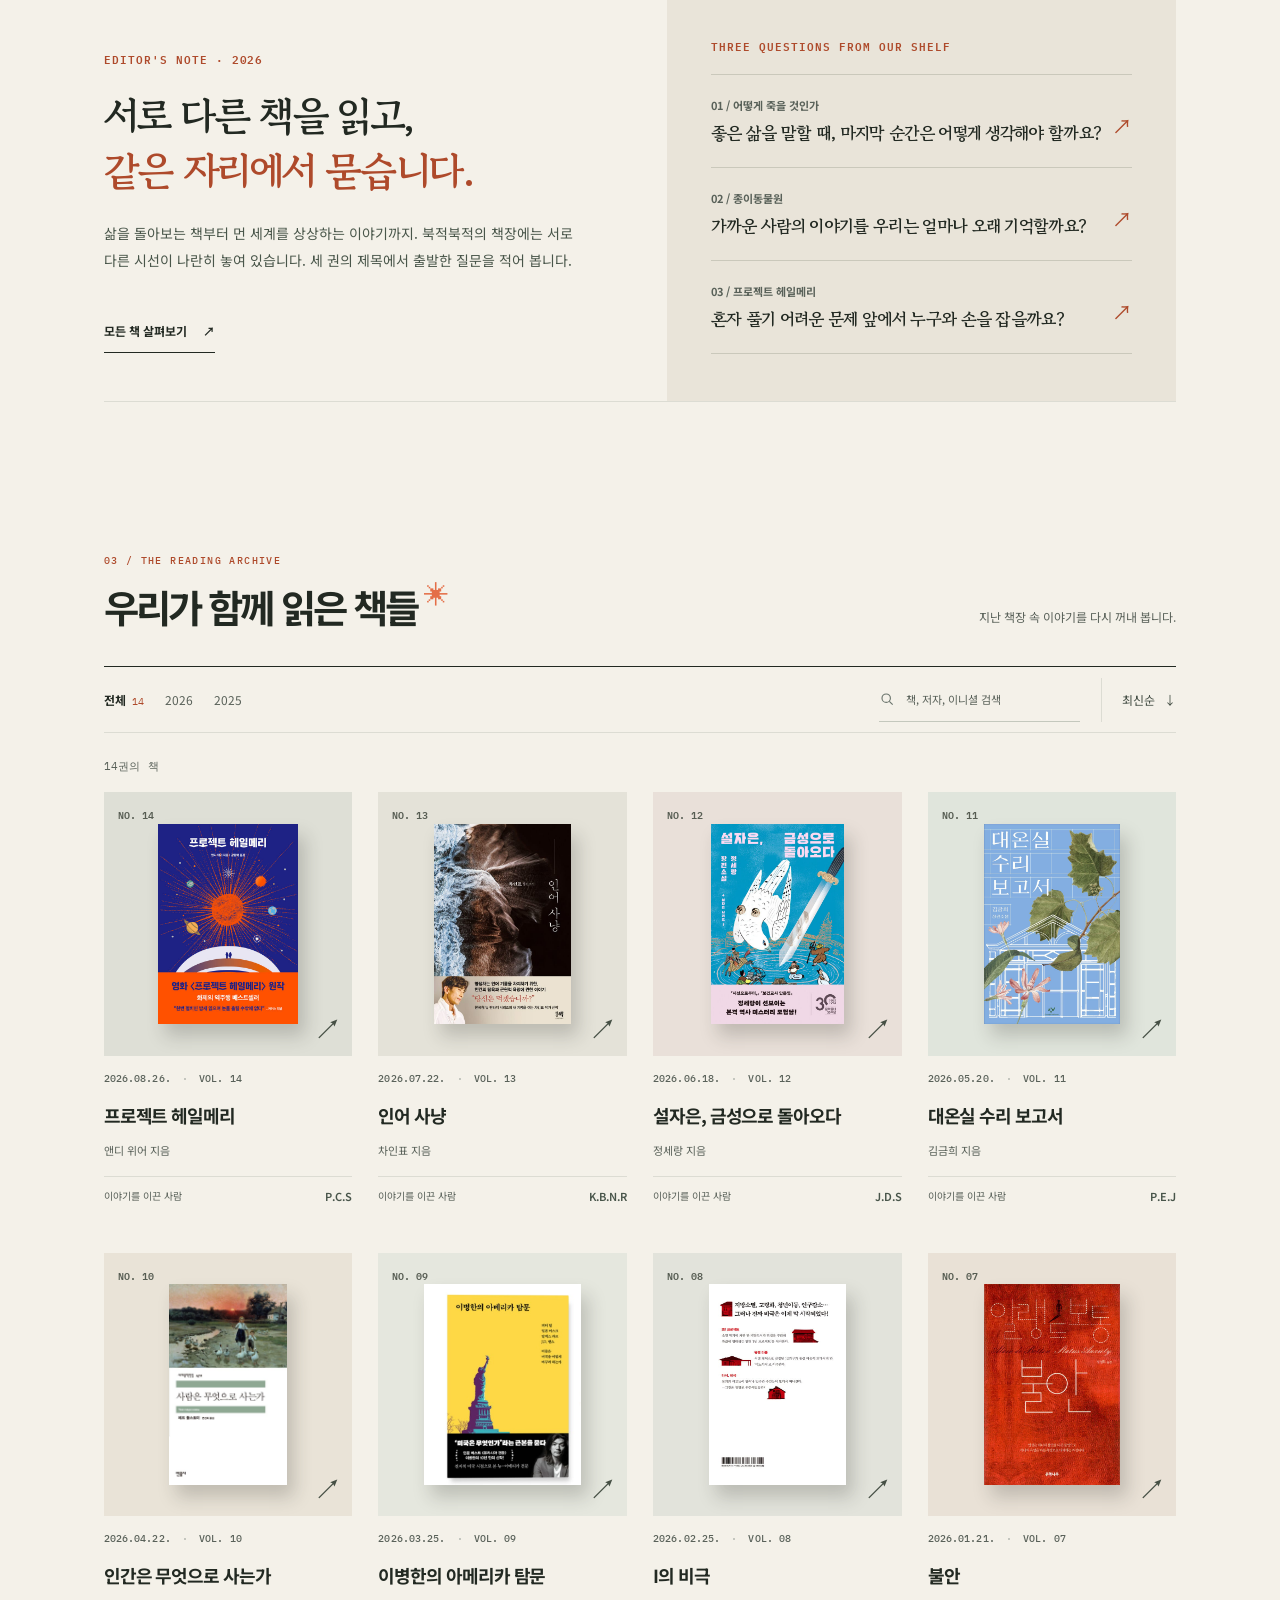
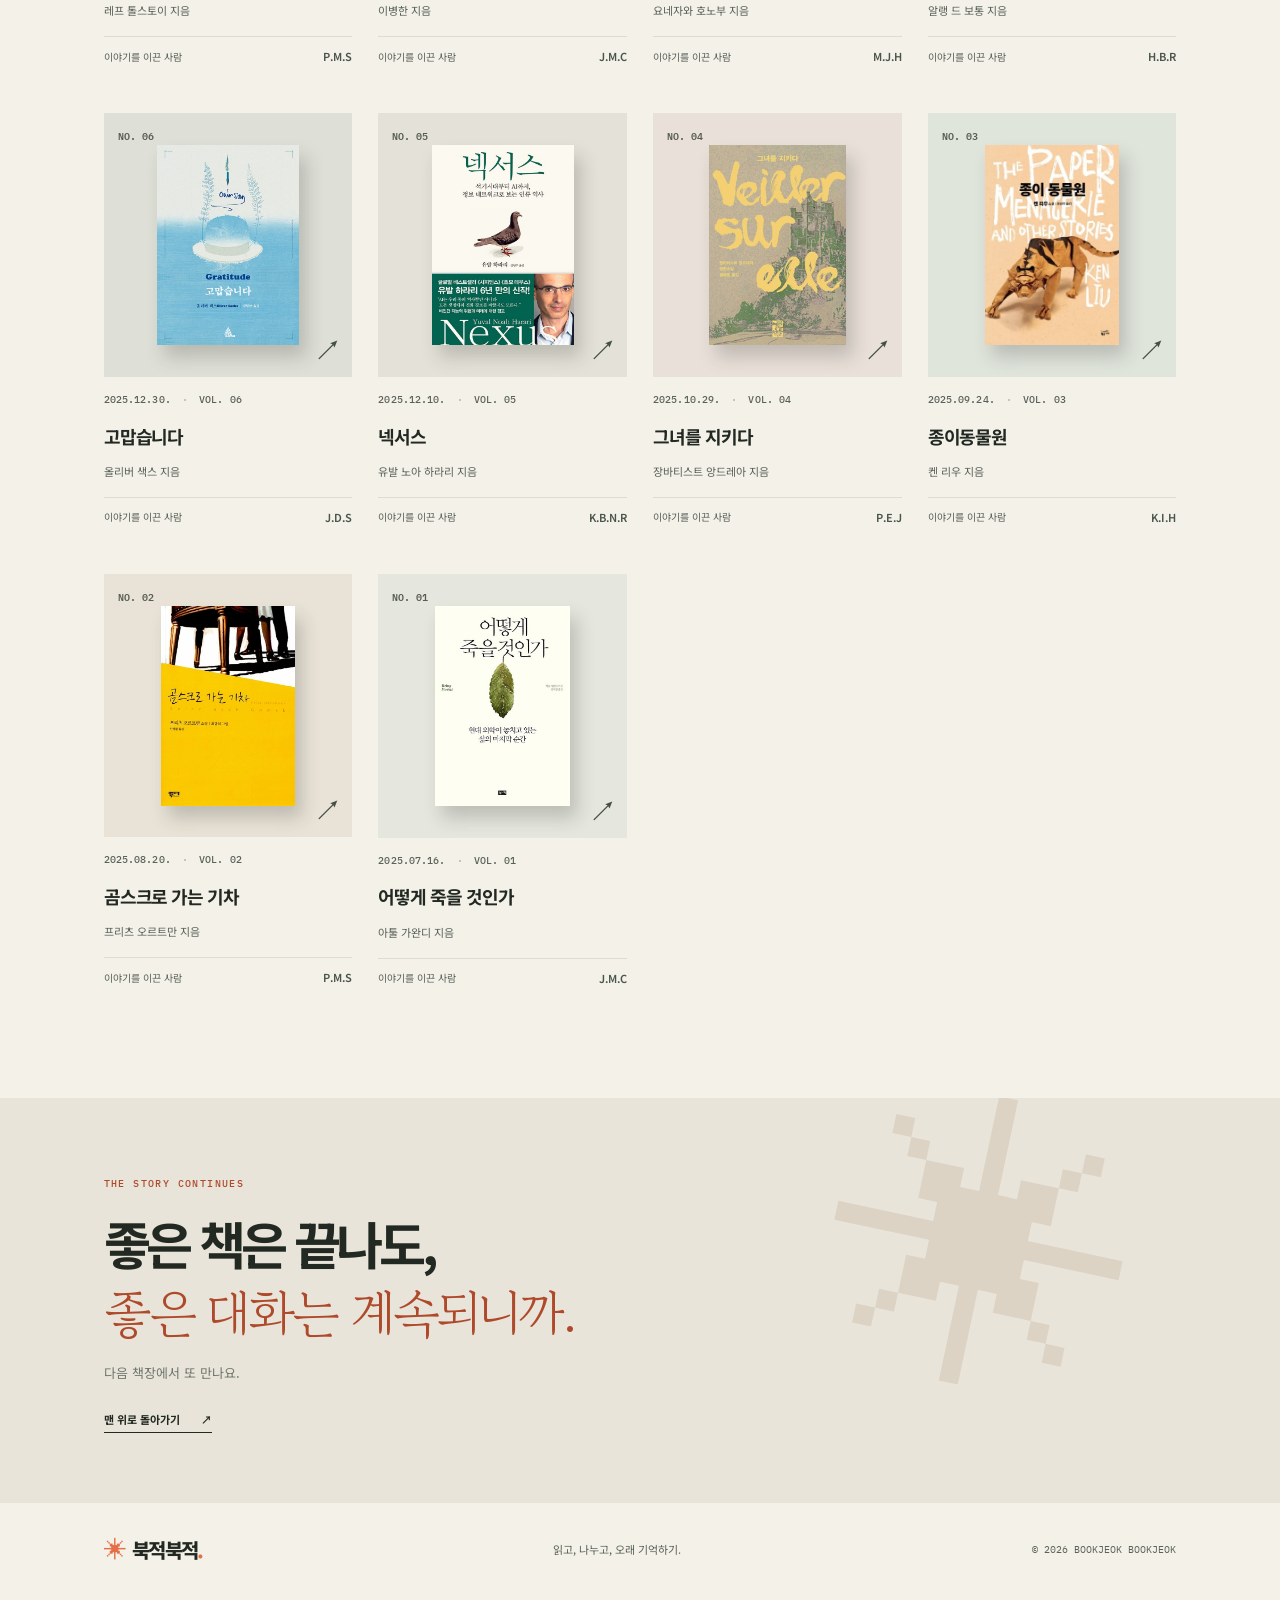
==== commit 240894f8: "Display reading hosts as initials" ====
--- a/index.html
+++ b/index.html
@@ -45,7 +45,7 @@
     <section class="upcoming-section section-shell" id="upcoming" aria-labelledby="upcoming-title">
       <div class="section-heading"><div><span class="section-label">01 / COMING UP NEXT</span><h2 id="upcoming-title">다음 장을 펼칠 시간<span class="heading-mark">✳</span></h2></div><p id="upcoming-intro">이번에는 어떤 이야기가 기다리고 있을까요?</p></div>
       <article class="upcoming-feature" id="upcoming-feature">
-        <div class="feature-copy"><span class="feature-kicker"><span class="live-dot"></span> NEXT READ · 15번째 모임</span><p class="feature-date">2026. 09. 30. <span>WEDNESDAY</span></p><h3>존중받지 못하는<br>자들을 위한 정치학</h3><p class="feature-author">프랜시스 후쿠야마 <span>지음</span></p><div class="feature-rule"></div><div class="feature-meta"><span>이번 모임의 진행자</span><strong>박은지</strong></div><button class="feature-button" type="button" data-book="15">이 책 자세히 보기 <span aria-hidden="true">↗</span></button></div>
+        <div class="feature-copy"><span class="feature-kicker"><span class="live-dot"></span> NEXT READ · 15번째 모임</span><p class="feature-date">2026. 09. 30. <span>WEDNESDAY</span></p><h3>존중받지 못하는<br>자들을 위한 정치학</h3><p class="feature-author">프랜시스 후쿠야마 <span>지음</span></p><div class="feature-rule"></div><div class="feature-meta"><span>이번 모임의 진행자</span><strong>P.E.J</strong></div><button class="feature-button" type="button" data-book="15">이 책 자세히 보기 <span aria-hidden="true">↗</span></button></div>
         <div class="feature-visual"><span class="feature-background-type" aria-hidden="true">NEXT<br>CHAPTER</span><span class="feature-outline" aria-hidden="true"></span><img src="images/book-15.jpg" alt="『존중받지 못하는 자들을 위한 정치학』 책 표지" width="500" height="741"><span class="feature-visual-caption">BOOKJEOK BOOKJEOK<br>READING CLUB VOL. 15</span></div>
       </article>
       <div class="upcoming-empty" id="upcoming-empty" hidden><span class="section-label">THE NEXT CHAPTER</span><h3 id="upcoming-empty-title">다음 모임을 준비 중입니다.</h3><p id="upcoming-empty-description">새 일정이 정해지면 이곳에서 소개할게요.</p><a href="#archive">지난 책장 둘러보기 <span aria-hidden="true">↗</span></a></div>
@@ -61,7 +61,7 @@
 
     <section class="archive-section section-shell" id="archive" aria-labelledby="archive-title">
       <div class="section-heading archive-heading"><div><span class="section-label">03 / THE READING ARCHIVE</span><h2 id="archive-title">우리가 함께 읽은 책들<span class="heading-mark">✳</span></h2></div><p>지난 책장 속 이야기를 다시 꺼내 봅니다.</p></div>
-      <div class="archive-toolbar"><div class="filter-group" id="year-filters" role="group" aria-label="연도 필터"><button type="button" class="filter-button active" data-year="all" aria-pressed="true">전체 <span>14</span></button><button type="button" class="filter-button" data-year="2026" aria-pressed="false">2026</button><button type="button" class="filter-button" data-year="2025" aria-pressed="false">2025</button></div><div class="toolbar-actions"><label class="search-field"><span class="sr-only">책 제목, 저자 또는 진행자 검색</span><svg viewBox="0 0 24 24" aria-hidden="true"><circle cx="10.8" cy="10.8" r="6.3"></circle><path d="m15.5 15.5 5 5"></path></svg><input id="book-search" type="search" placeholder="책, 저자, 진행자 검색" autocomplete="off"></label><button id="sort-button" class="sort-button" type="button" aria-label="현재 최신순, 클릭하여 정렬 변경">최신순 <span aria-hidden="true">↓</span></button></div></div>
+      <div class="archive-toolbar"><div class="filter-group" id="year-filters" role="group" aria-label="연도 필터"><button type="button" class="filter-button active" data-year="all" aria-pressed="true">전체 <span>14</span></button><button type="button" class="filter-button" data-year="2026" aria-pressed="false">2026</button><button type="button" class="filter-button" data-year="2025" aria-pressed="false">2025</button></div><div class="toolbar-actions"><label class="search-field"><span class="sr-only">책 제목, 저자 또는 진행자 이니셜 검색</span><svg viewBox="0 0 24 24" aria-hidden="true"><circle cx="10.8" cy="10.8" r="6.3"></circle><path d="m15.5 15.5 5 5"></path></svg><input id="book-search" type="search" placeholder="책, 저자, 이니셜 검색" autocomplete="off"></label><button id="sort-button" class="sort-button" type="button" aria-label="현재 최신순, 클릭하여 정렬 변경">최신순 <span aria-hidden="true">↓</span></button></div></div>
       <p id="result-count" class="result-count" aria-live="polite"></p>
       <div id="book-grid" class="book-grid"></div>
       <div id="empty-state" class="empty-state" hidden><span aria-hidden="true">✳</span><h3>찾으시는 책이 없어요.</h3><p>다른 검색어를 입력하거나 필터를 바꿔보세요.</p><button type="button" id="reset-button">전체 책 보기 ↗</button></div>
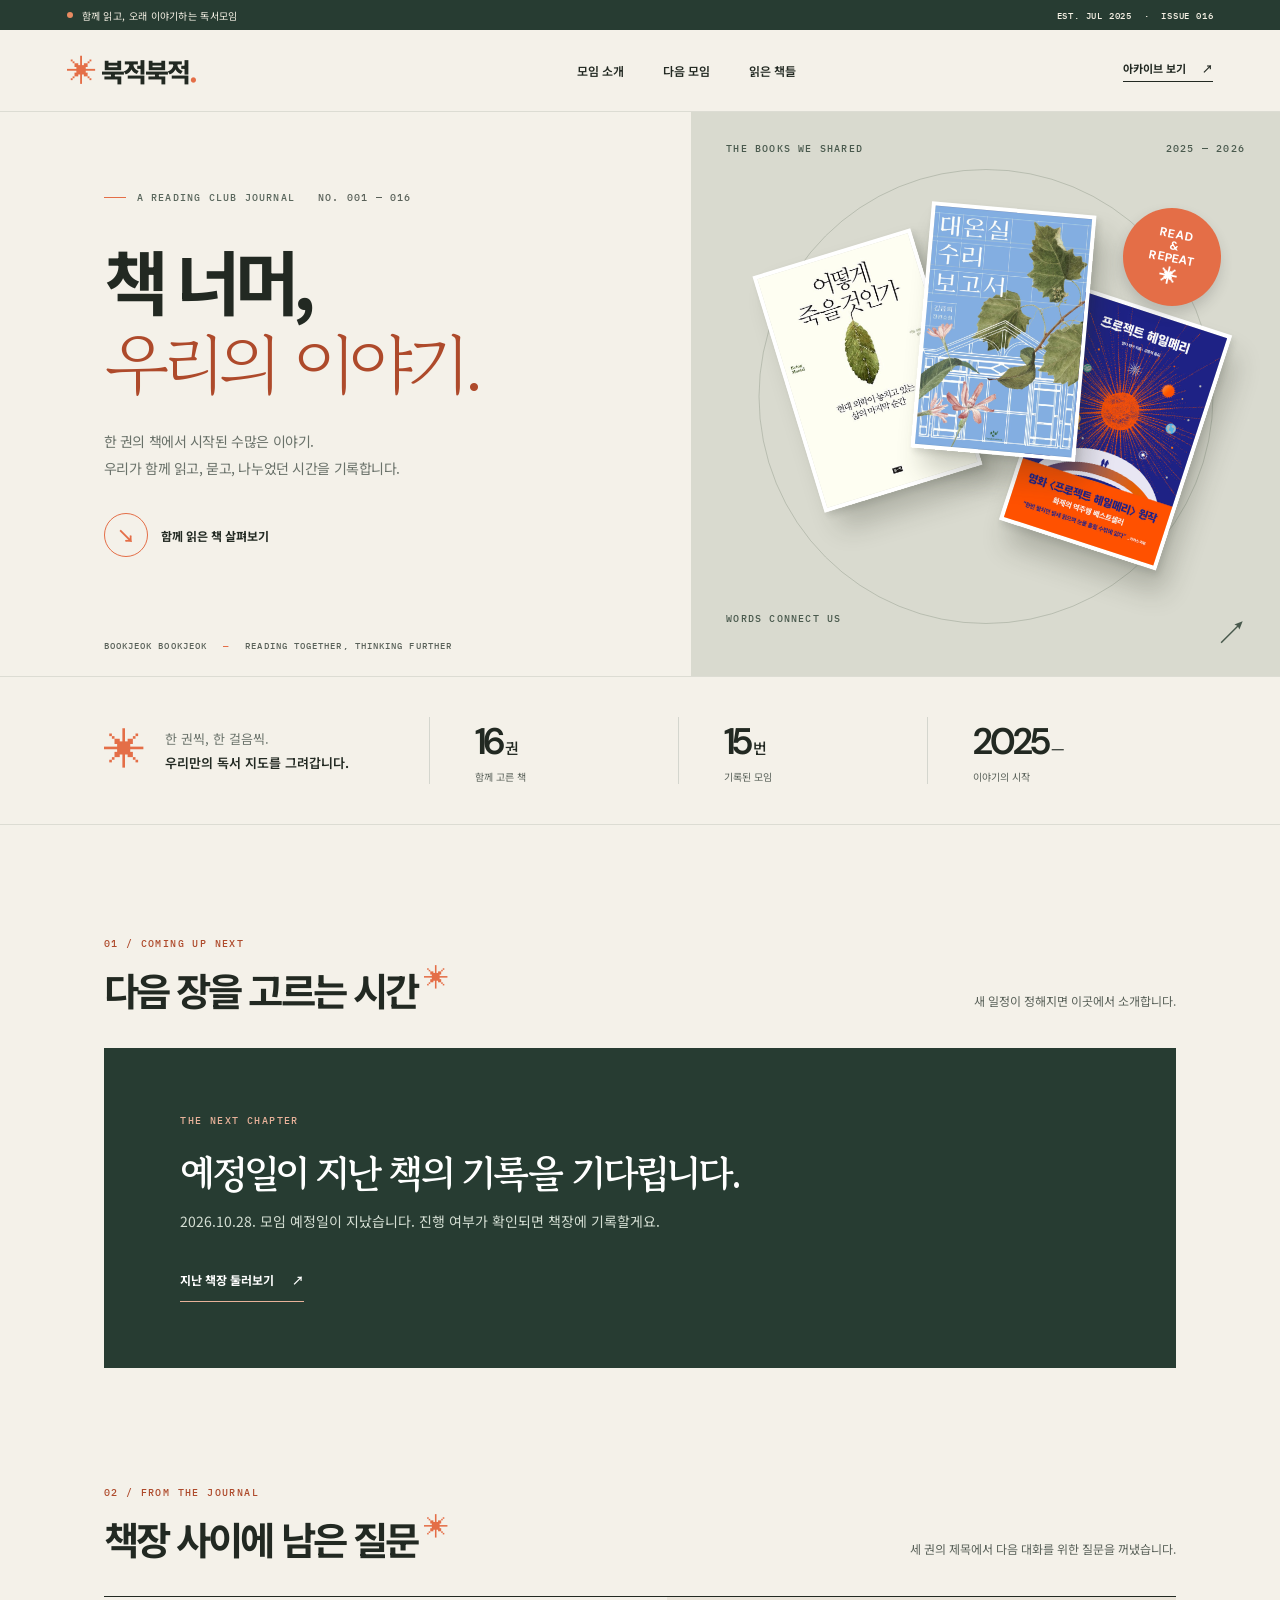
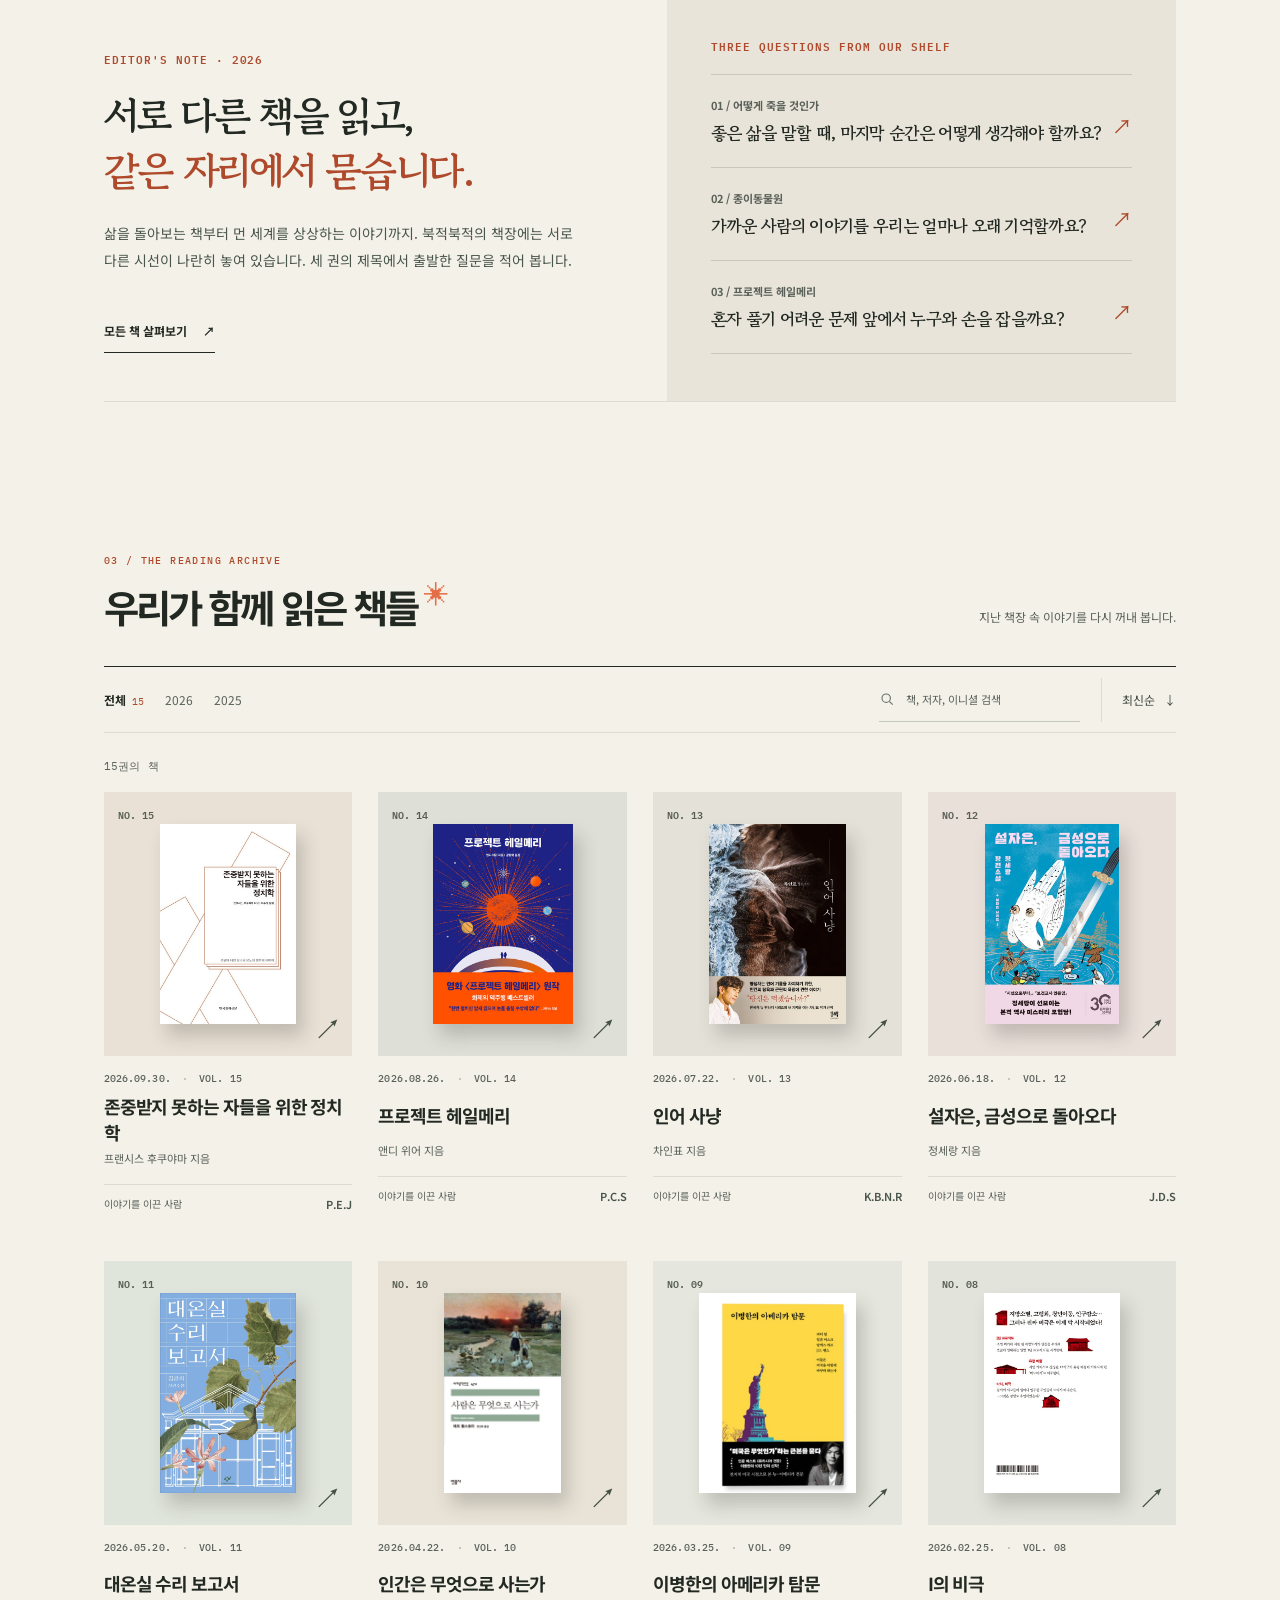
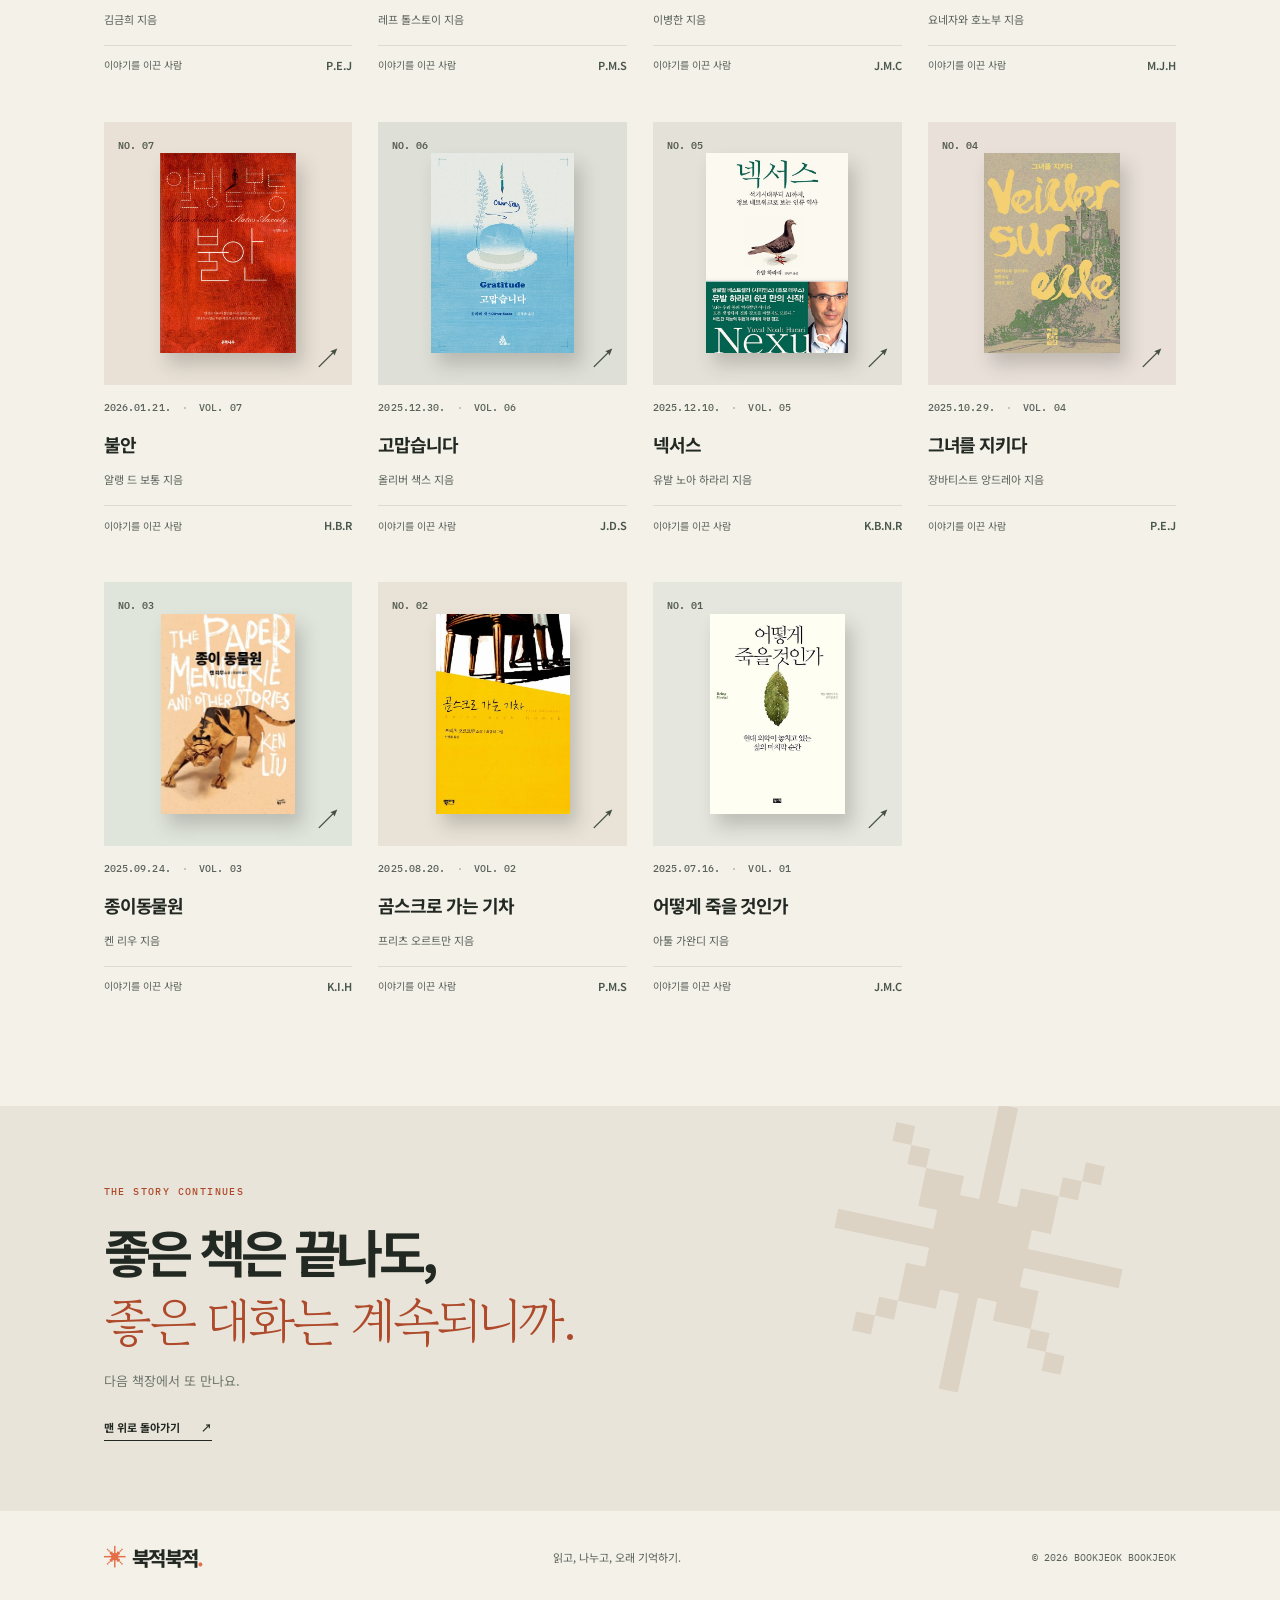
==== commit 789d1849: "Record September meeting and announce October book" ====
--- a/index.html
+++ b/index.html
@@ -13,7 +13,7 @@
   <script src="js/main.js" defer></script>
 </head>
 <body>
-  <div class="announcement"><span class="announcement-dot" aria-hidden="true"></span> 함께 읽고, 오래 이야기하는 독서모임 <span class="announcement-right">EST. JUL 2025 &nbsp;·&nbsp; ISSUE <span id="issue-number">015</span></span></div>
+  <div class="announcement"><span class="announcement-dot" aria-hidden="true"></span> 함께 읽고, 오래 이야기하는 독서모임 <span class="announcement-right">EST. JUL 2025 &nbsp;·&nbsp; ISSUE <span id="issue-number">016</span></span></div>
   <header class="site-header" id="top">
     <a class="brand" href="#top" aria-label="북적북적 처음으로"><span class="brand-symbol" aria-hidden="true">✳</span><span>북적북적<span class="brand-period">.</span></span></a>
     <nav class="main-nav" aria-label="주 메뉴"><a href="#about">모임 소개</a><a href="#upcoming">다음 모임</a><a href="#archive">읽은 책들</a></nav>
@@ -23,7 +23,7 @@
   <main>
     <section class="hero" id="about" aria-labelledby="hero-title">
       <div class="hero-copy">
-        <div class="eyebrow"><span class="eyebrow-line"></span> A READING CLUB JOURNAL <span class="eyebrow-no">NO. 001 — <span id="hero-issue-number">015</span></span></div>
+        <div class="eyebrow"><span class="eyebrow-line"></span> A READING CLUB JOURNAL <span class="eyebrow-no">NO. 001 — <span id="hero-issue-number">016</span></span></div>
         <h1 id="hero-title">책 너머,<br><em>우리의 이야기.</em></h1>
         <p class="hero-description">한 권의 책에서 시작된 수많은 이야기.<br>우리가 함께 읽고, 묻고, 나누었던 시간을 기록합니다.</p>
         <a class="round-link" href="#archive"><span class="round-link-icon" aria-hidden="true">↘</span><span>함께 읽은 책 살펴보기</span></a>
@@ -40,13 +40,13 @@
       </div>
     </section>
 
-    <section class="intro-band" aria-label="북적북적 숫자로 보기"><div class="intro-note"><span class="sparkle" aria-hidden="true">✳</span><p>한 권씩, 한 걸음씩.<br><strong>우리만의 독서 지도를 그려갑니다.</strong></p></div><div class="stat"><strong><span id="selected-count">15</span><span>권</span></strong><small>함께 고른 책</small></div><div class="stat"><strong><span id="completed-count">14</span><span>번</span></strong><small>기록된 모임</small></div><div class="stat"><strong>2025<span>—</span></strong><small>이야기의 시작</small></div></section>
+    <section class="intro-band" aria-label="북적북적 숫자로 보기"><div class="intro-note"><span class="sparkle" aria-hidden="true">✳</span><p>한 권씩, 한 걸음씩.<br><strong>우리만의 독서 지도를 그려갑니다.</strong></p></div><div class="stat"><strong><span id="selected-count">16</span><span>권</span></strong><small>함께 고른 책</small></div><div class="stat"><strong><span id="completed-count">15</span><span>번</span></strong><small>기록된 모임</small></div><div class="stat"><strong>2025<span>—</span></strong><small>이야기의 시작</small></div></section>
 
     <section class="upcoming-section section-shell" id="upcoming" aria-labelledby="upcoming-title">
       <div class="section-heading"><div><span class="section-label">01 / COMING UP NEXT</span><h2 id="upcoming-title">다음 장을 펼칠 시간<span class="heading-mark">✳</span></h2></div><p id="upcoming-intro">이번에는 어떤 이야기가 기다리고 있을까요?</p></div>
       <article class="upcoming-feature" id="upcoming-feature">
-        <div class="feature-copy"><span class="feature-kicker"><span class="live-dot"></span> NEXT READ · 15번째 모임</span><p class="feature-date">2026. 09. 30. <span>WEDNESDAY</span></p><h3>존중받지 못하는<br>자들을 위한 정치학</h3><p class="feature-author">프랜시스 후쿠야마 <span>지음</span></p><div class="feature-rule"></div><div class="feature-meta"><span>이번 모임의 진행자</span><strong>P.E.J</strong></div><button class="feature-button" type="button" data-book="15">이 책 자세히 보기 <span aria-hidden="true">↗</span></button></div>
-        <div class="feature-visual"><span class="feature-background-type" aria-hidden="true">NEXT<br>CHAPTER</span><span class="feature-outline" aria-hidden="true"></span><img src="images/book-15.jpg" alt="『존중받지 못하는 자들을 위한 정치학』 책 표지" width="500" height="741"><span class="feature-visual-caption">BOOKJEOK BOOKJEOK<br>READING CLUB VOL. 15</span></div>
+        <div class="feature-copy"><span class="feature-kicker"><span class="live-dot"></span> NEXT READ · 16번째 모임</span><p class="feature-date">2026. 10. 28. <span>WEDNESDAY</span></p><h3>다섯 개의 초대장</h3><p class="feature-author">프랭크 오스타세스키 <span>지음</span></p><div class="feature-rule"></div><div class="feature-meta"><span>이번 모임의 진행자</span><strong>J.M.C</strong></div><button class="feature-button" type="button" data-book="16">이 책 자세히 보기 <span aria-hidden="true">↗</span></button></div>
+        <div class="feature-visual"><span class="feature-background-type" aria-hidden="true">NEXT<br>CHAPTER</span><span class="feature-outline" aria-hidden="true"></span><img src="images/book-16.jpg" alt="『다섯 개의 초대장』 책 표지" width="500" height="709"><span class="feature-visual-caption">BOOKJEOK BOOKJEOK<br>READING CLUB VOL. 16</span></div>
       </article>
       <div class="upcoming-empty" id="upcoming-empty" hidden><span class="section-label">THE NEXT CHAPTER</span><h3 id="upcoming-empty-title">다음 모임을 준비 중입니다.</h3><p id="upcoming-empty-description">새 일정이 정해지면 이곳에서 소개할게요.</p><a href="#archive">지난 책장 둘러보기 <span aria-hidden="true">↗</span></a></div>
     </section>
@@ -61,7 +61,7 @@
 
     <section class="archive-section section-shell" id="archive" aria-labelledby="archive-title">
       <div class="section-heading archive-heading"><div><span class="section-label">03 / THE READING ARCHIVE</span><h2 id="archive-title">우리가 함께 읽은 책들<span class="heading-mark">✳</span></h2></div><p>지난 책장 속 이야기를 다시 꺼내 봅니다.</p></div>
-      <div class="archive-toolbar"><div class="filter-group" id="year-filters" role="group" aria-label="연도 필터"><button type="button" class="filter-button active" data-year="all" aria-pressed="true">전체 <span>14</span></button><button type="button" class="filter-button" data-year="2026" aria-pressed="false">2026</button><button type="button" class="filter-button" data-year="2025" aria-pressed="false">2025</button></div><div class="toolbar-actions"><label class="search-field"><span class="sr-only">책 제목, 저자 또는 진행자 이니셜 검색</span><svg viewBox="0 0 24 24" aria-hidden="true"><circle cx="10.8" cy="10.8" r="6.3"></circle><path d="m15.5 15.5 5 5"></path></svg><input id="book-search" type="search" placeholder="책, 저자, 이니셜 검색" autocomplete="off"></label><button id="sort-button" class="sort-button" type="button" aria-label="현재 최신순, 클릭하여 정렬 변경">최신순 <span aria-hidden="true">↓</span></button></div></div>
+      <div class="archive-toolbar"><div class="filter-group" id="year-filters" role="group" aria-label="연도 필터"><button type="button" class="filter-button active" data-year="all" aria-pressed="true">전체 <span>15</span></button><button type="button" class="filter-button" data-year="2026" aria-pressed="false">2026</button><button type="button" class="filter-button" data-year="2025" aria-pressed="false">2025</button></div><div class="toolbar-actions"><label class="search-field"><span class="sr-only">책 제목, 저자 또는 진행자 이니셜 검색</span><svg viewBox="0 0 24 24" aria-hidden="true"><circle cx="10.8" cy="10.8" r="6.3"></circle><path d="m15.5 15.5 5 5"></path></svg><input id="book-search" type="search" placeholder="책, 저자, 이니셜 검색" autocomplete="off"></label><button id="sort-button" class="sort-button" type="button" aria-label="현재 최신순, 클릭하여 정렬 변경">최신순 <span aria-hidden="true">↓</span></button></div></div>
       <p id="result-count" class="result-count" aria-live="polite"></p>
       <div id="book-grid" class="book-grid"></div>
       <div id="empty-state" class="empty-state" hidden><span aria-hidden="true">✳</span><h3>찾으시는 책이 없어요.</h3><p>다른 검색어를 입력하거나 필터를 바꿔보세요.</p><button type="button" id="reset-button">전체 책 보기 ↗</button></div>
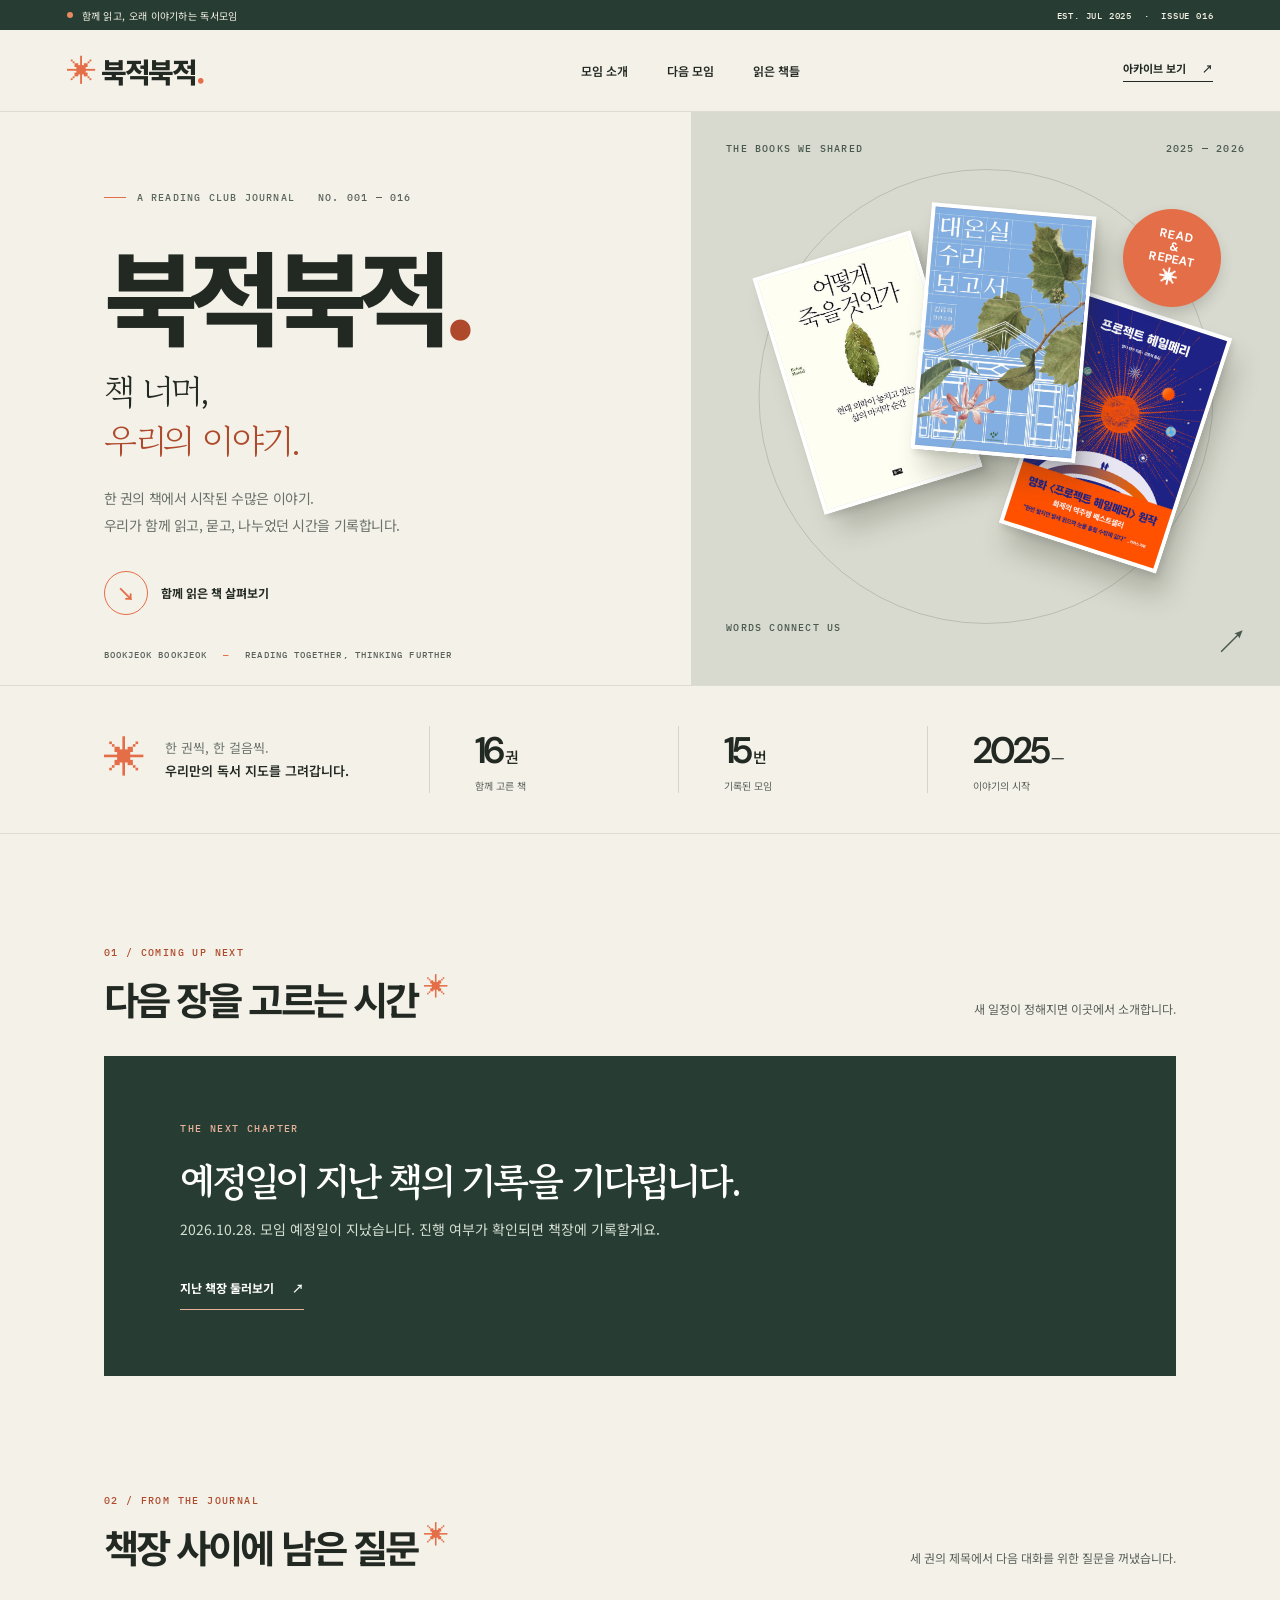
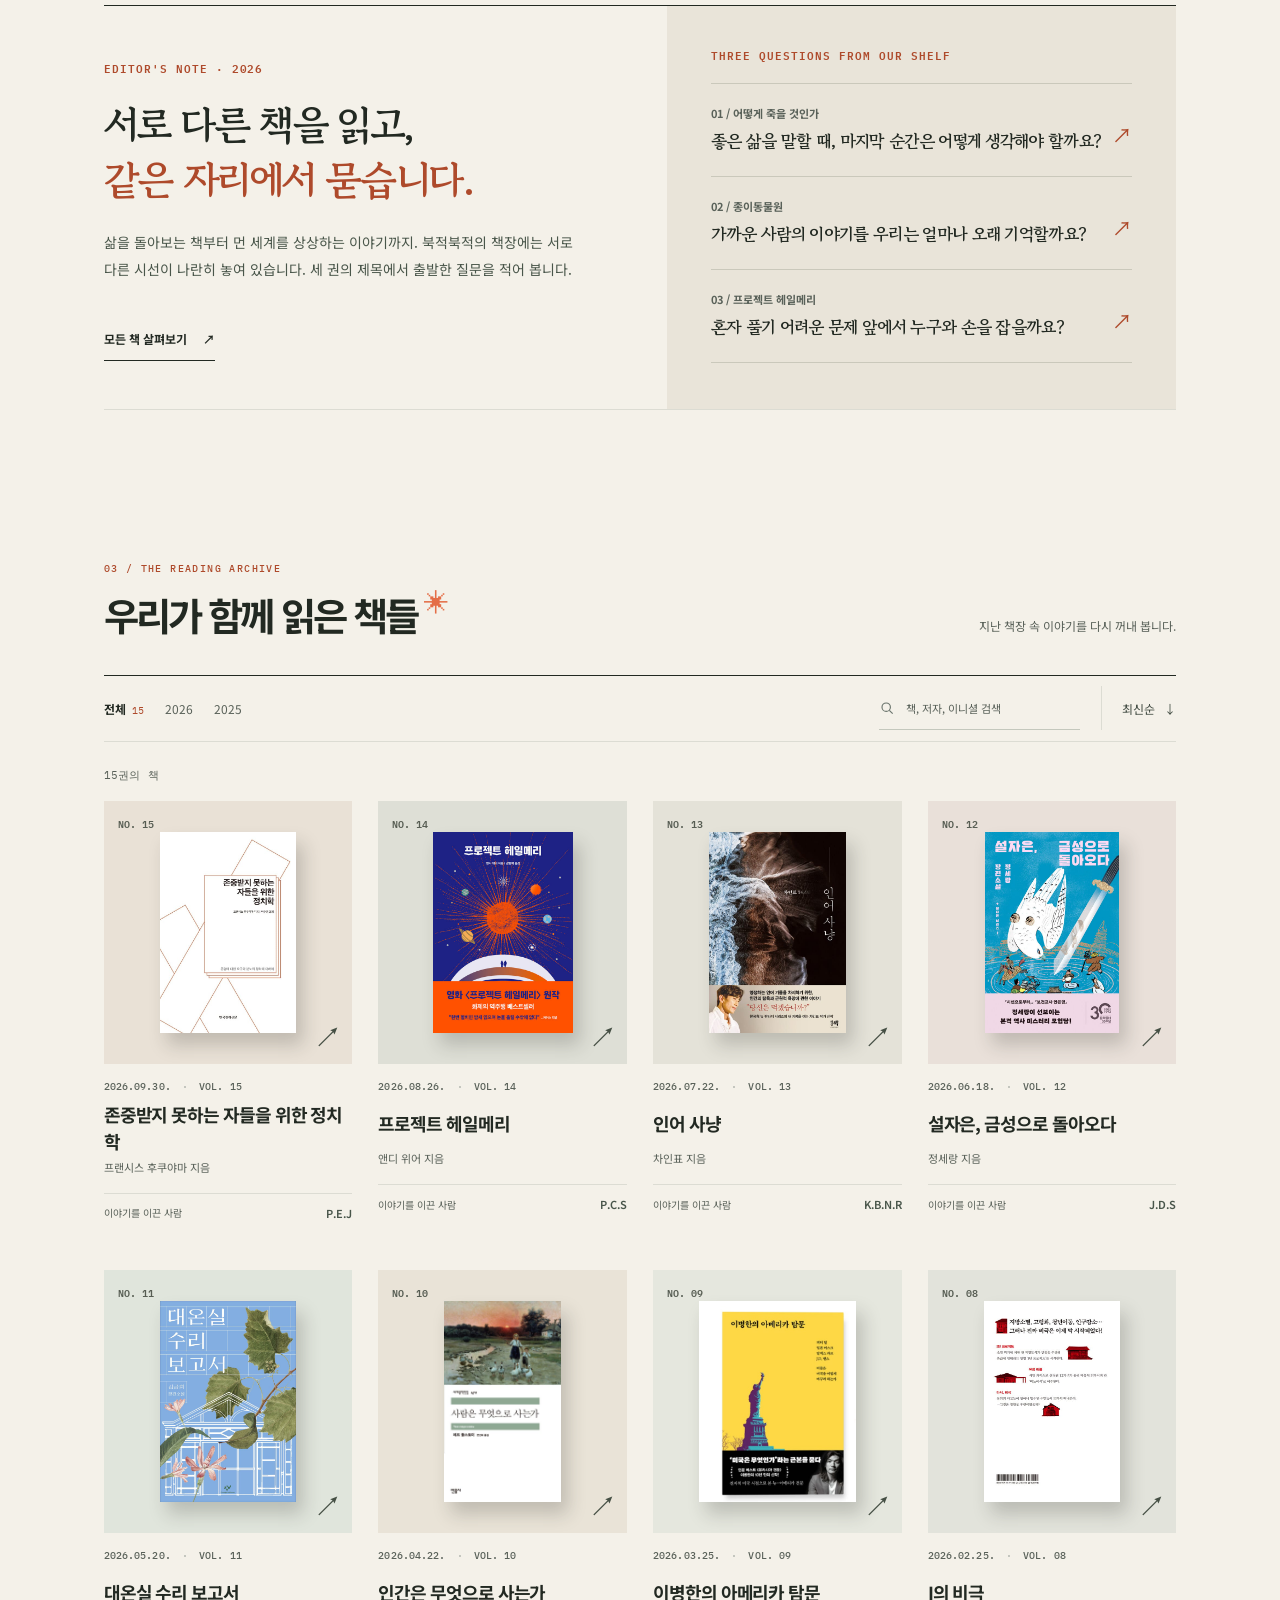
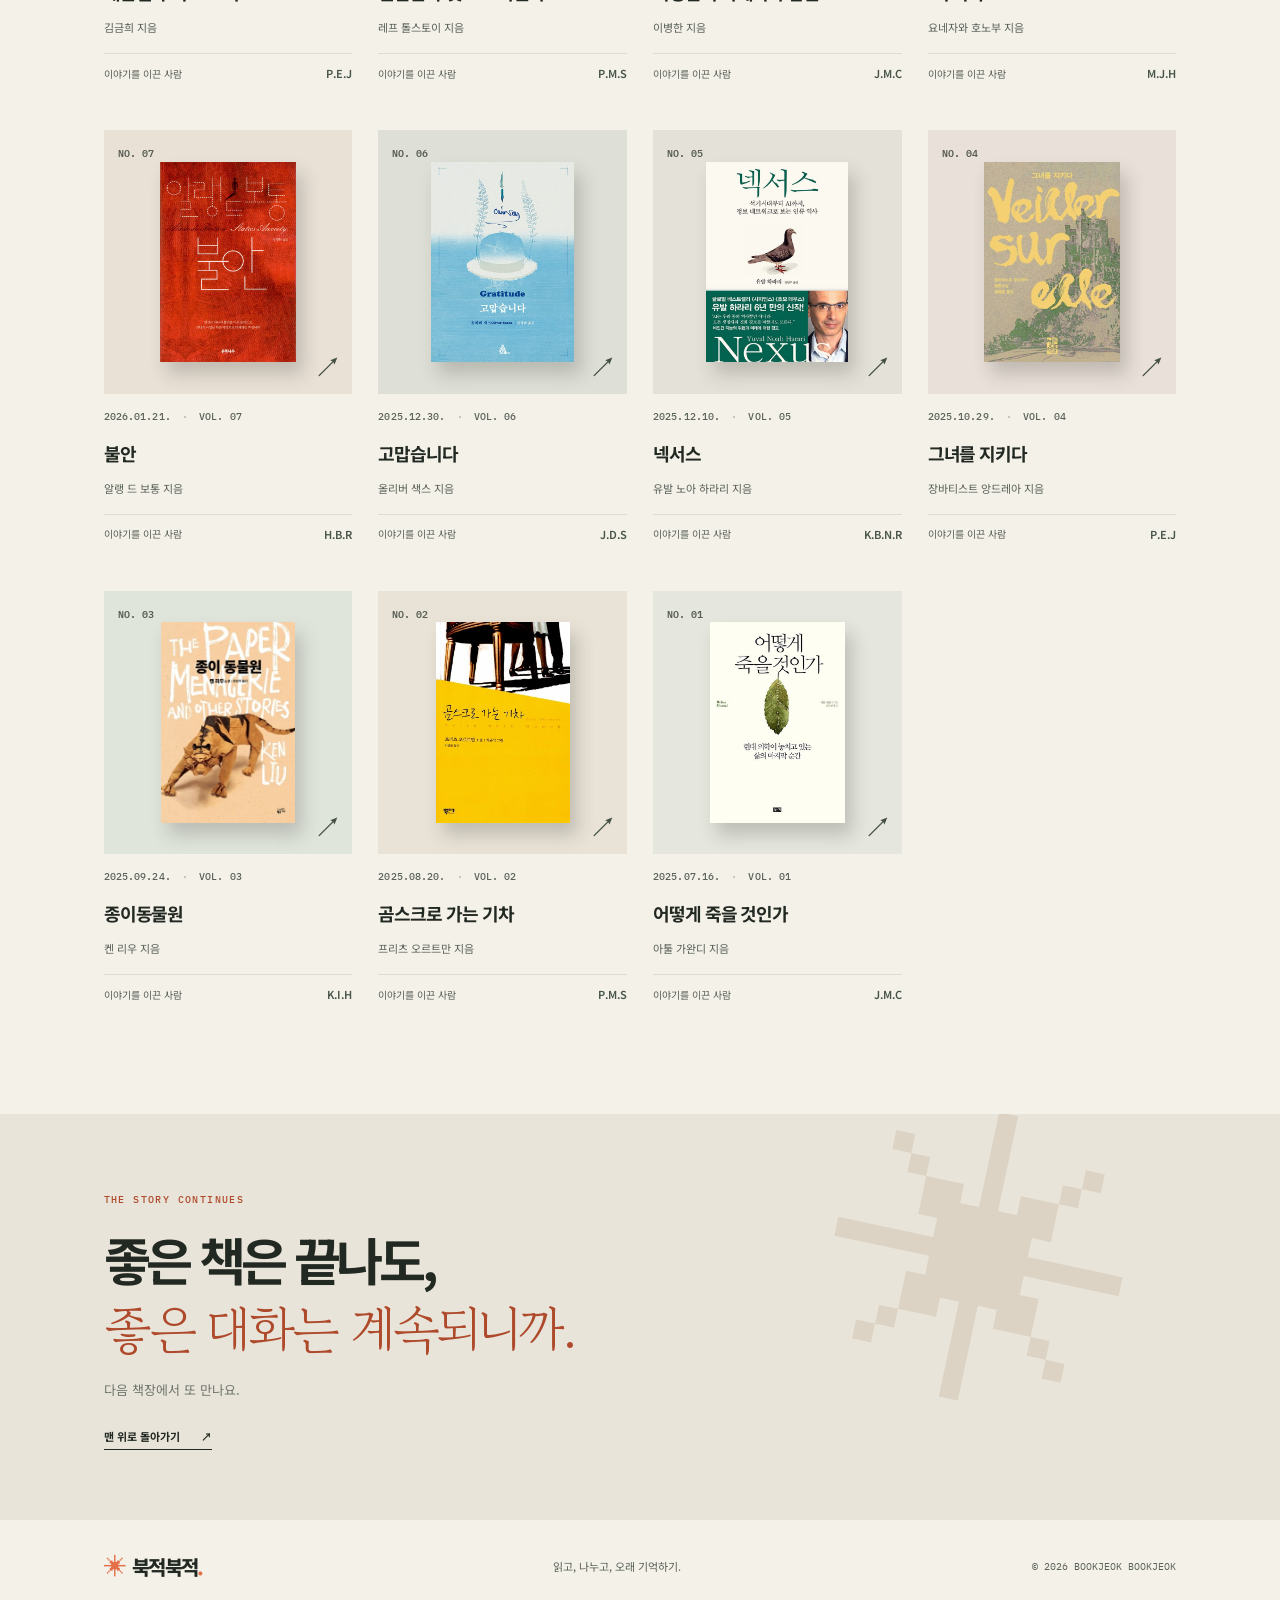
==== commit 916dc13a: "Emphasize club name in hero" ====
--- a/index.html
+++ b/index.html
@@ -24,7 +24,8 @@
     <section class="hero" id="about" aria-labelledby="hero-title">
       <div class="hero-copy">
         <div class="eyebrow"><span class="eyebrow-line"></span> A READING CLUB JOURNAL <span class="eyebrow-no">NO. 001 — <span id="hero-issue-number">016</span></span></div>
-        <h1 id="hero-title">책 너머,<br><em>우리의 이야기.</em></h1>
+        <h1 id="hero-title" class="hero-title">북적북적<span class="hero-title-mark">.</span></h1>
+        <p class="hero-tagline">책 너머,<br><em>우리의 이야기.</em></p>
         <p class="hero-description">한 권의 책에서 시작된 수많은 이야기.<br>우리가 함께 읽고, 묻고, 나누었던 시간을 기록합니다.</p>
         <a class="round-link" href="#archive"><span class="round-link-icon" aria-hidden="true">↘</span><span>함께 읽은 책 살펴보기</span></a>
         <div class="hero-footnote">BOOKJEOK BOOKJEOK <span>—</span> READING TOGETHER, THINKING FURTHER</div>
--- a/css/style.css
+++ b/css/style.css
@@ -45,3 +45,39 @@
 @media (max-width:760px){.editorial-section{padding-bottom:80px}.editorial-feature{grid-template-columns:1fr}.editorial-copy{padding:35px 0 38px}.editorial-questions{padding:30px}.upcoming-empty{min-height:270px;padding:42px 30px}}
 @media (max-width:540px){.hero-footnote{white-space:normal;font-size:10px;line-height:1.6}.announcement,.art-topline,.art-bottomline{font-size:10px}.main-nav a{font-size:11px}.stat small{font-size:11px}.section-label{font-size:11px}.filter-button{padding:10px 0;font-size:12px}.search-field input,.sort-button{font-size:12px}.book-meta{font-size:11px}.book-author{font-size:12px}.book-card-footer,.book-card-footer strong{font-size:11px}.book-card-footer span{max-width:55%}.feature-visual-caption{font-size:9px}.site-footer>span{font-size:10px}.editorial-section{padding-bottom:72px}.editorial-copy h3{font-size:30px}.editorial-copy>p{font-size:13px}.editorial-questions{padding:25px 22px}.editorial-questions button strong{font-size:16px}.upcoming-empty{padding:36px 24px}}
 @media (max-width:360px){.hero h1{font-size:44px}}
+
+/* Put the club name first in the opening spread. */
+.site-header .brand{font-size:28px}
+.hero .hero-title{
+  margin:32px 0 0;
+  font-family:'Noto Sans KR',sans-serif;
+  font-size:clamp(72px,8vw,116px);
+  font-weight:800;
+  line-height:1.13;
+  letter-spacing:-.09em;
+  white-space:nowrap;
+}
+.hero-title-mark{color:var(--accent-ink);letter-spacing:-.03em}
+.hero-tagline{
+  margin:13px 0 20px;
+  font:400 clamp(30px,2.8vw,42px)/1.4 'Gowun Batang',serif;
+  letter-spacing:-.06em;
+  word-break:keep-all;
+}
+.hero-tagline em{font-style:normal;color:var(--accent-ink)}
+@media (min-width:761px) and (max-width:1000px){
+  .hero .hero-title{font-size:clamp(68px,7vw,88px)}
+  .hero-tagline{font-size:clamp(28px,3vw,34px)}
+}
+@media (max-width:760px){
+  .site-header .brand{font-size:25px}
+  .hero .hero-title{font-size:clamp(64px,11vw,84px);margin-top:28px}
+  .hero-tagline{font-size:clamp(30px,5vw,37px);margin:12px 0 18px}
+}
+@media (max-width:540px){
+  .site-header .brand{font-size:24px}
+  .hero .hero-title{font-size:clamp(58px,13.5vw,70px)}
+  .hero-tagline{font-size:30px}
+  .hero-description{font-size:13px}
+}
+@media (max-width:360px){.hero .hero-title{font-size:56px}}
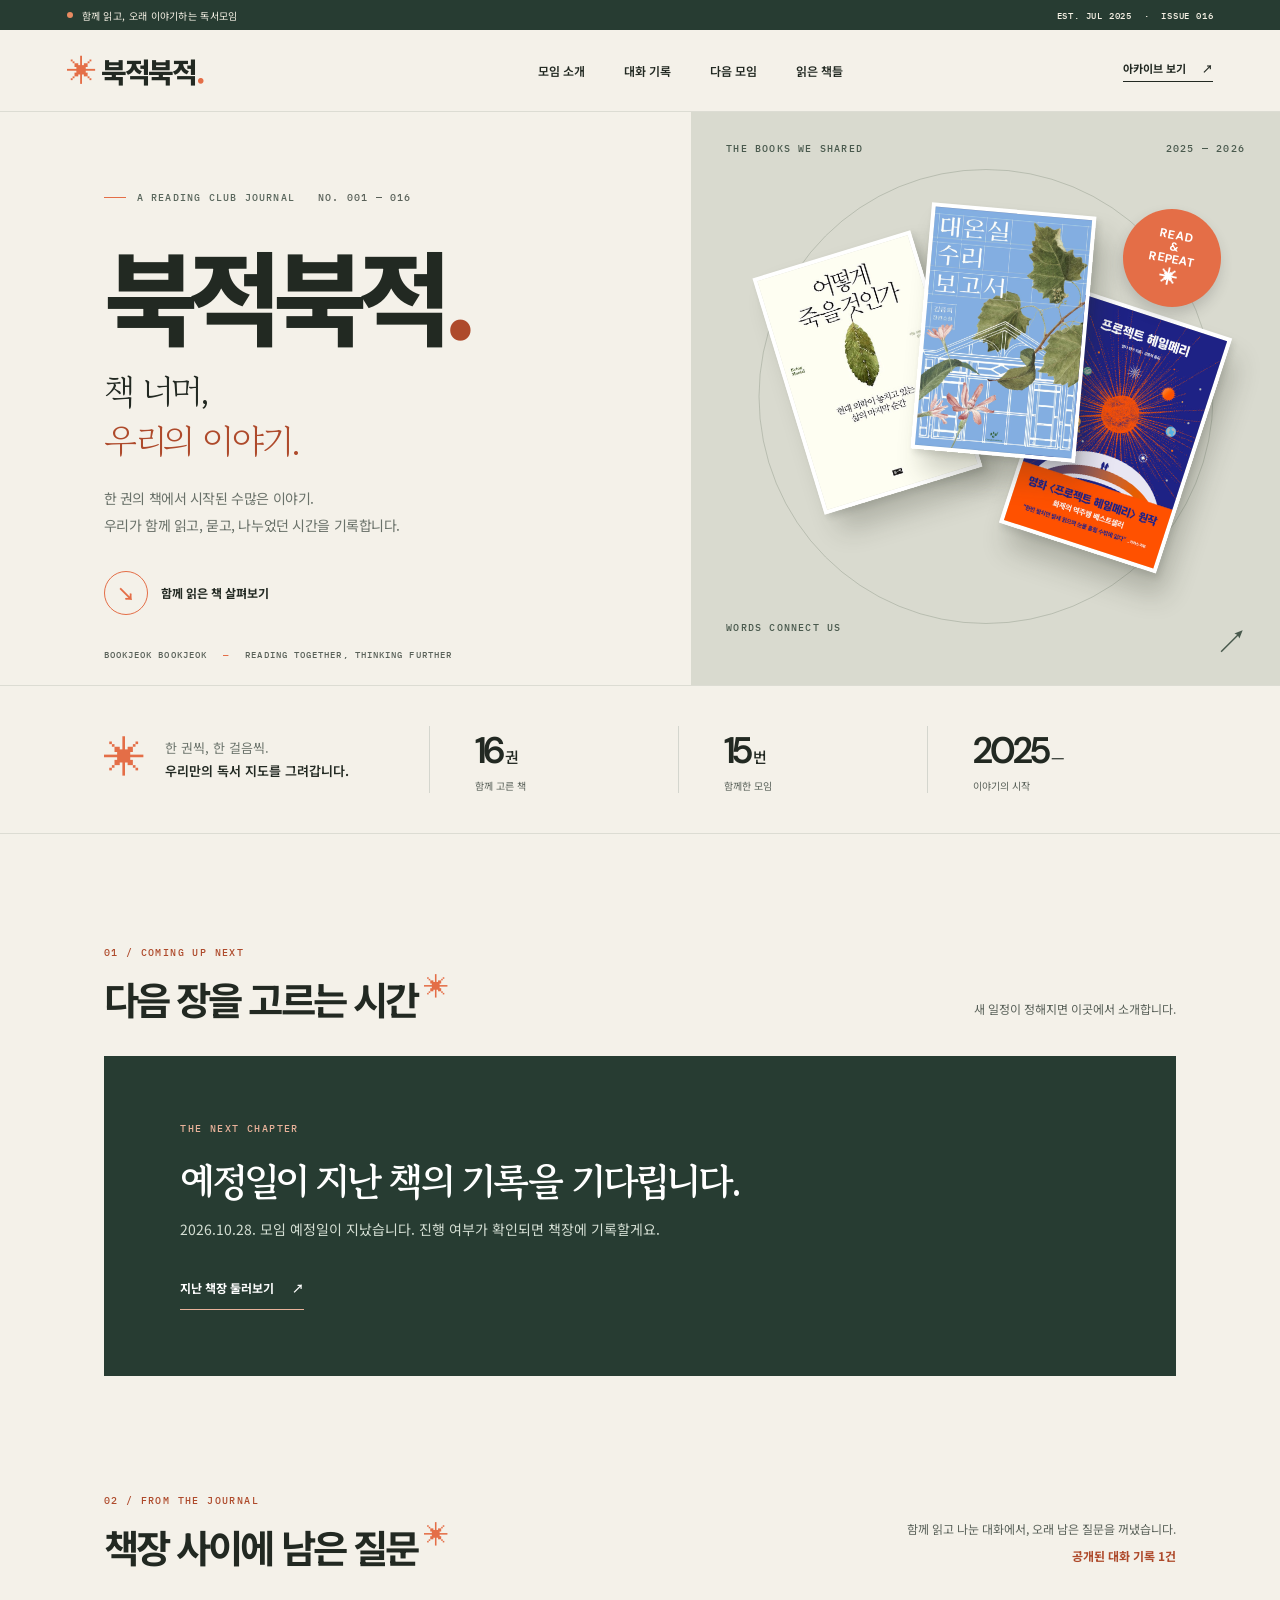
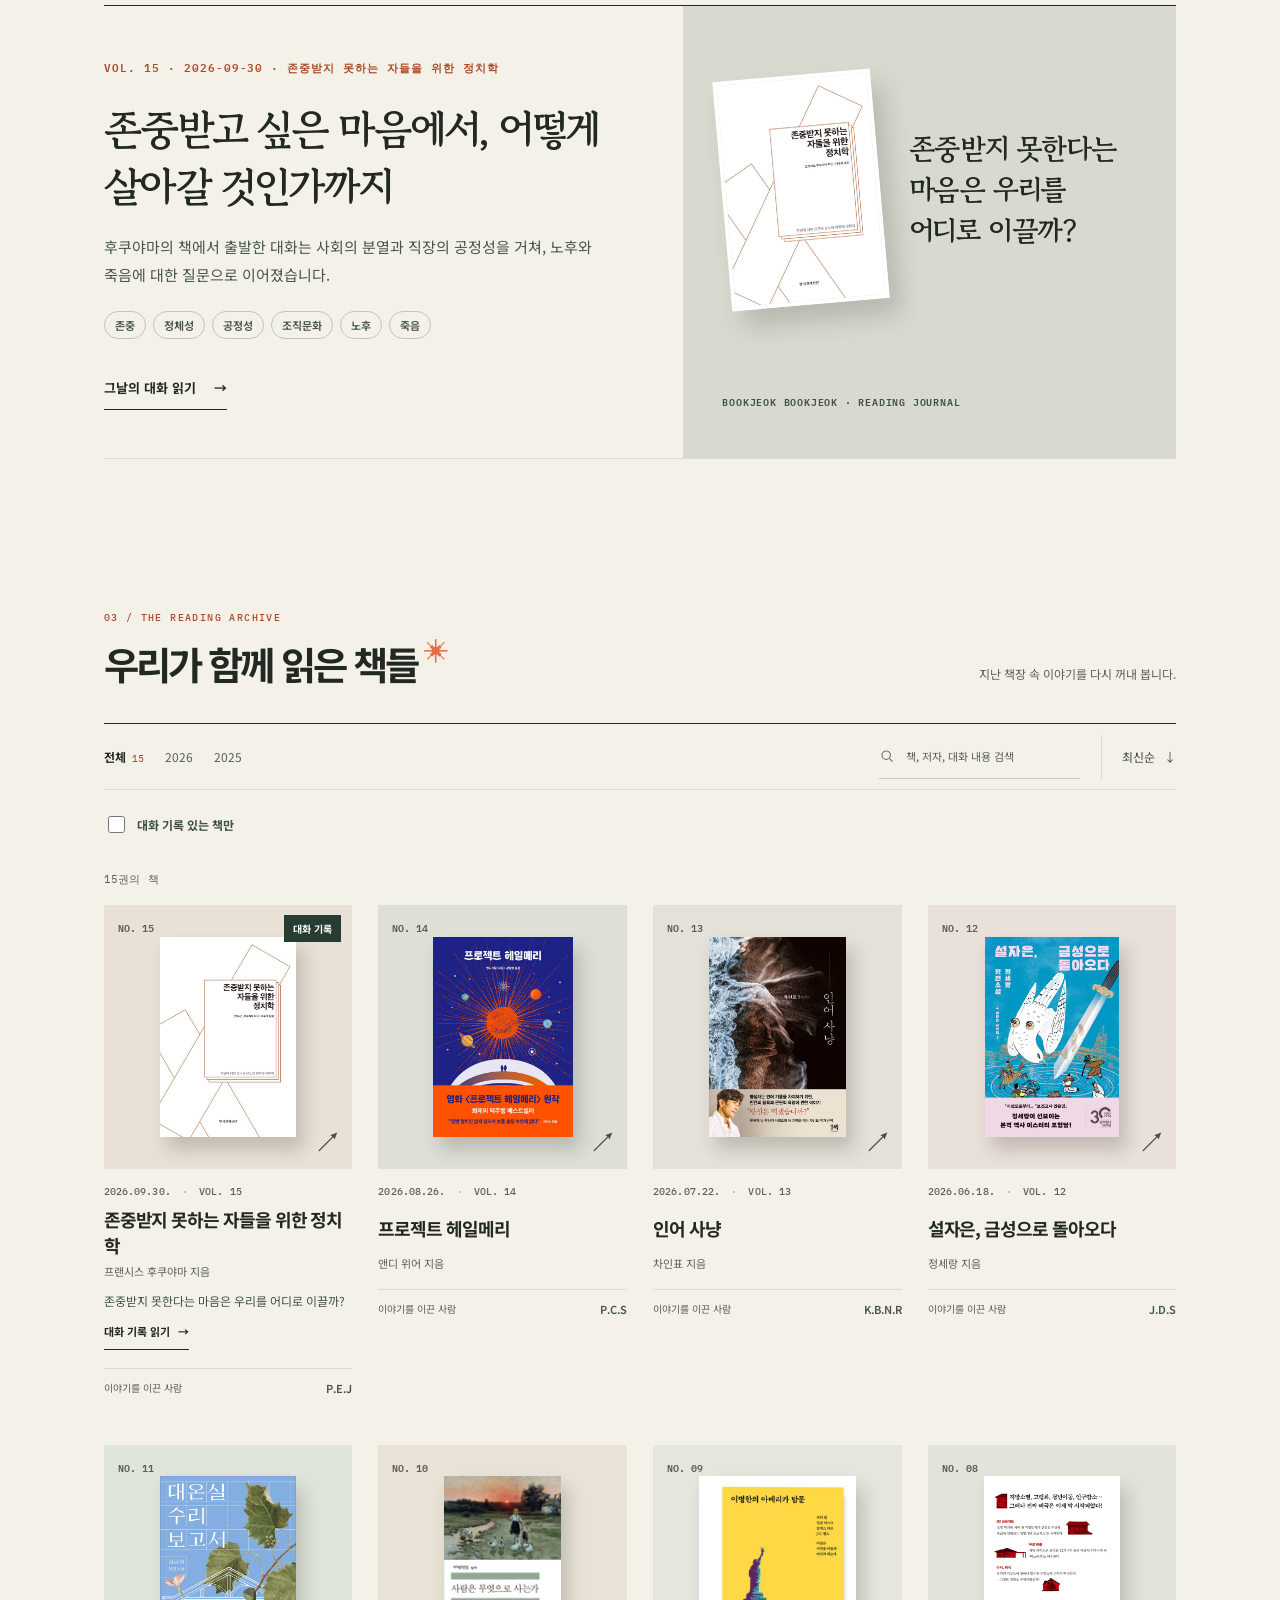
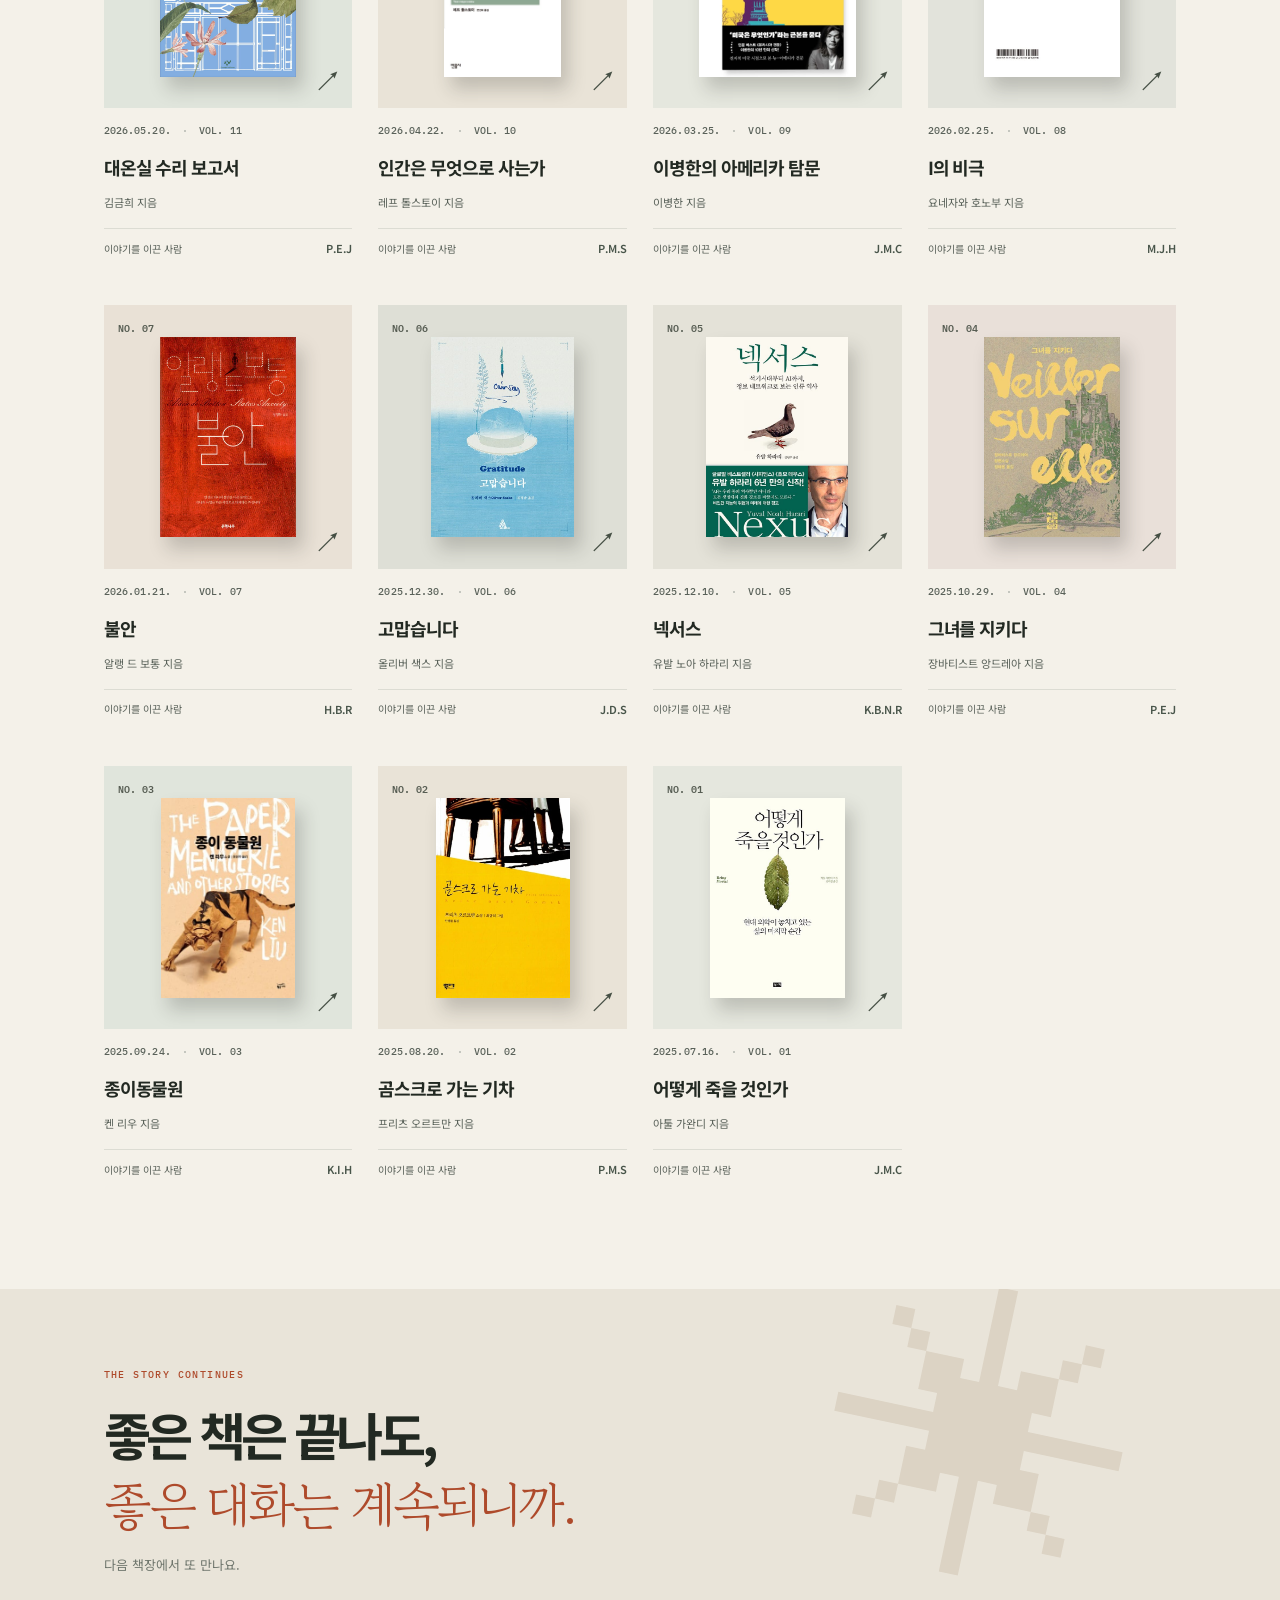
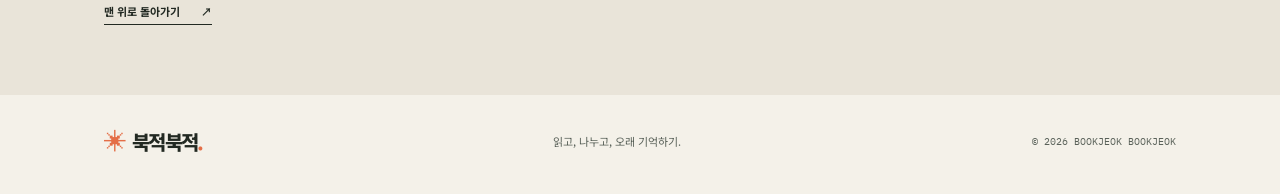
==== commit f087b17a: "후기 연결 반영" ====
--- a/index.html
+++ b/index.html
@@ -10,13 +10,14 @@
   <link rel="preconnect" href="https://fonts.gstatic.com" crossorigin>
   <link href="https://fonts.googleapis.com/css2?family=DM+Sans:wght@400;500;600;700&family=Gowun+Batang:wght@400;700&family=IBM+Plex+Mono:wght@400;500;600&family=Noto+Sans+KR:wght@400;500;600;700;800&display=swap" rel="stylesheet">
   <link rel="stylesheet" href="css/style.css">
+  <script src="js/books.js" defer></script>
   <script src="js/main.js" defer></script>
 </head>
 <body>
   <div class="announcement"><span class="announcement-dot" aria-hidden="true"></span> 함께 읽고, 오래 이야기하는 독서모임 <span class="announcement-right">EST. JUL 2025 &nbsp;·&nbsp; ISSUE <span id="issue-number">016</span></span></div>
   <header class="site-header" id="top">
     <a class="brand" href="#top" aria-label="북적북적 처음으로"><span class="brand-symbol" aria-hidden="true">✳</span><span>북적북적<span class="brand-period">.</span></span></a>
-    <nav class="main-nav" aria-label="주 메뉴"><a href="#about">모임 소개</a><a href="#upcoming">다음 모임</a><a href="#archive">읽은 책들</a></nav>
+    <nav class="main-nav" aria-label="주 메뉴"><a href="#about">모임 소개</a><a href="#journal">대화 기록</a><a href="#upcoming">다음 모임</a><a href="#archive">읽은 책들</a></nav>
     <a class="header-link" href="#archive">아카이브 보기 <span aria-hidden="true">↗</span></a>
   </header>
 
@@ -41,7 +42,7 @@
       </div>
     </section>
 
-    <section class="intro-band" aria-label="북적북적 숫자로 보기"><div class="intro-note"><span class="sparkle" aria-hidden="true">✳</span><p>한 권씩, 한 걸음씩.<br><strong>우리만의 독서 지도를 그려갑니다.</strong></p></div><div class="stat"><strong><span id="selected-count">16</span><span>권</span></strong><small>함께 고른 책</small></div><div class="stat"><strong><span id="completed-count">15</span><span>번</span></strong><small>기록된 모임</small></div><div class="stat"><strong>2025<span>—</span></strong><small>이야기의 시작</small></div></section>
+    <section class="intro-band" aria-label="북적북적 숫자로 보기"><div class="intro-note"><span class="sparkle" aria-hidden="true">✳</span><p>한 권씩, 한 걸음씩.<br><strong>우리만의 독서 지도를 그려갑니다.</strong></p></div><div class="stat"><strong><span id="selected-count">16</span><span>권</span></strong><small>함께 고른 책</small></div><div class="stat"><strong><span id="completed-count">15</span><span>번</span></strong><small>함께한 모임</small></div><div class="stat"><strong>2025<span>—</span></strong><small>이야기의 시작</small></div></section>
 
     <section class="upcoming-section section-shell" id="upcoming" aria-labelledby="upcoming-title">
       <div class="section-heading"><div><span class="section-label">01 / COMING UP NEXT</span><h2 id="upcoming-title">다음 장을 펼칠 시간<span class="heading-mark">✳</span></h2></div><p id="upcoming-intro">이번에는 어떤 이야기가 기다리고 있을까요?</p></div>
@@ -53,16 +54,14 @@
     </section>
 
     <section class="editorial-section section-shell" id="journal" aria-labelledby="journal-title">
-      <div class="section-heading"><div><span class="section-label">02 / FROM THE JOURNAL</span><h2 id="journal-title">책장 사이에 남은 질문<span class="heading-mark">✳</span></h2></div><p>세 권의 제목에서 다음 대화를 위한 질문을 꺼냈습니다.</p></div>
-      <article class="editorial-feature">
-        <div class="editorial-copy"><span class="editorial-kicker">EDITOR'S NOTE · 2026</span><h3>서로 다른 책을 읽고,<br><em>같은 자리에서 묻습니다.</em></h3><p>삶을 돌아보는 책부터 먼 세계를 상상하는 이야기까지. 북적북적의 책장에는 서로 다른 시선이 나란히 놓여 있습니다. 세 권의 제목에서 출발한 질문을 적어 봅니다.</p><a href="#archive">모든 책 살펴보기 <span aria-hidden="true">↗</span></a></div>
-        <div class="editorial-questions"><p>THREE QUESTIONS FROM OUR SHELF</p><ol><li><button type="button" data-book="1"><span>01 / 어떻게 죽을 것인가</span><strong>좋은 삶을 말할 때, 마지막 순간은 어떻게 생각해야 할까요?</strong><span class="editorial-arrow" aria-hidden="true">↗</span></button></li><li><button type="button" data-book="3"><span>02 / 종이동물원</span><strong>가까운 사람의 이야기를 우리는 얼마나 오래 기억할까요?</strong><span class="editorial-arrow" aria-hidden="true">↗</span></button></li><li><button type="button" data-book="14"><span>03 / 프로젝트 헤일메리</span><strong>혼자 풀기 어려운 문제 앞에서 누구와 손을 잡을까요?</strong><span class="editorial-arrow" aria-hidden="true">↗</span></button></li></ol></div>
-      </article>
+      <div class="section-heading"><div><span class="section-label">02 / FROM THE JOURNAL</span><h2 id="journal-title">책장 사이에 남은 질문<span class="heading-mark">✳</span></h2></div><p class="journal-intro">함께 읽고 나눈 대화에서, 오래 남은 질문을 꺼냈습니다.<br><strong id="journal-count">공개된 대화 기록 불러오는 중</strong></p></div>
+      <div id="journal-content" aria-live="polite"><p class="journal-loading">대화 기록을 불러오는 중입니다.</p></div>
     </section>
 
     <section class="archive-section section-shell" id="archive" aria-labelledby="archive-title">
       <div class="section-heading archive-heading"><div><span class="section-label">03 / THE READING ARCHIVE</span><h2 id="archive-title">우리가 함께 읽은 책들<span class="heading-mark">✳</span></h2></div><p>지난 책장 속 이야기를 다시 꺼내 봅니다.</p></div>
-      <div class="archive-toolbar"><div class="filter-group" id="year-filters" role="group" aria-label="연도 필터"><button type="button" class="filter-button active" data-year="all" aria-pressed="true">전체 <span>15</span></button><button type="button" class="filter-button" data-year="2026" aria-pressed="false">2026</button><button type="button" class="filter-button" data-year="2025" aria-pressed="false">2025</button></div><div class="toolbar-actions"><label class="search-field"><span class="sr-only">책 제목, 저자 또는 진행자 이니셜 검색</span><svg viewBox="0 0 24 24" aria-hidden="true"><circle cx="10.8" cy="10.8" r="6.3"></circle><path d="m15.5 15.5 5 5"></path></svg><input id="book-search" type="search" placeholder="책, 저자, 이니셜 검색" autocomplete="off"></label><button id="sort-button" class="sort-button" type="button" aria-label="현재 최신순, 클릭하여 정렬 변경">최신순 <span aria-hidden="true">↓</span></button></div></div>
+      <div class="archive-toolbar"><div class="filter-group" id="year-filters" role="group" aria-label="연도 필터"><button type="button" class="filter-button active" data-year="all" aria-pressed="true">전체 <span>15</span></button><button type="button" class="filter-button" data-year="2026" aria-pressed="false">2026</button><button type="button" class="filter-button" data-year="2025" aria-pressed="false">2025</button></div><div class="toolbar-actions"><label class="search-field"><span class="sr-only">책 제목, 저자, 진행자 이니셜 또는 대화 내용 검색</span><svg viewBox="0 0 24 24" aria-hidden="true"><circle cx="10.8" cy="10.8" r="6.3"></circle><path d="m15.5 15.5 5 5"></path></svg><input id="book-search" type="search" placeholder="책, 저자, 대화 내용 검색" autocomplete="off"></label><button id="sort-button" class="sort-button" type="button" aria-label="현재 최신순, 클릭하여 정렬 변경">최신순 <span aria-hidden="true">↓</span></button></div></div>
+      <label class="discussion-filter"><input id="discussion-only" type="checkbox"><span>대화 기록 있는 책만</span></label>
       <p id="result-count" class="result-count" aria-live="polite"></p>
       <div id="book-grid" class="book-grid"></div>
       <div id="empty-state" class="empty-state" hidden><span aria-hidden="true">✳</span><h3>찾으시는 책이 없어요.</h3><p>다른 검색어를 입력하거나 필터를 바꿔보세요.</p><button type="button" id="reset-button">전체 책 보기 ↗</button></div>
--- a/css/style.css
+++ b/css/style.css
@@ -81,3 +81,43 @@
   .hero-description{font-size:13px}
 }
 @media (max-width:360px){.hero .hero-title{font-size:56px}}
+
+/* Published conversation on the home page and in the archive. */
+.journal-intro{text-align:right;line-height:1.7!important}
+.journal-intro strong{display:block;color:var(--accent-ink);font-size:12px;margin-top:6px}
+.journal-loading{border-top:1px solid var(--line);padding:65px 20px;color:var(--readable);font-size:14px;text-align:center}
+.journal-feature{display:grid;grid-template-columns:minmax(0,1.08fr) minmax(0,.92fr);border-top:1px solid var(--ink);border-bottom:1px solid var(--line)}
+.journal-feature-copy{padding:47px 9% 48px 0;min-width:0}
+.journal-feature-copy h3{font:700 clamp(28px,3.2vw,45px)/1.4 'Gowun Batang',serif;letter-spacing:-.06em;margin:23px 0 18px;word-break:keep-all}
+.journal-feature-copy>p{font-size:15px;line-height:1.9;color:#465649;max-width:540px;word-break:keep-all}
+.journal-tags{display:flex;flex-wrap:wrap;gap:7px;margin:21px 0 27px}
+.journal-tags span{padding:5px 10px;border:1px solid #bfc7b9;border-radius:15px;color:#415247;font-size:11px;font-weight:600}
+.journal-read-link,.book-discussion-link{display:inline-flex;align-items:center;justify-content:space-between;gap:18px;min-height:44px;border-bottom:1px solid var(--ink);font-size:13px;font-weight:700}
+.journal-read-link:hover,.book-discussion-link:hover{color:var(--accent-ink);border-color:var(--accent-ink)}
+.journal-feature-art{background:#d9dacf;display:grid;grid-template-columns:minmax(110px,38%) 1fr;align-items:center;gap:7%;padding:48px 8%;min-width:0}
+.journal-feature-art img{width:100%;height:auto;max-width:205px;box-shadow:11px 17px 23px #273c3233;transform:rotate(-5deg);border:4px solid #fff}
+.journal-feature-art p{font:700 clamp(19px,2.2vw,29px)/1.45 'Gowun Batang',serif;letter-spacing:-.05em;word-break:keep-all}
+.journal-feature-art>span{grid-column:1/-1;font:600 10px 'IBM Plex Mono',monospace;letter-spacing:.08em;color:#415247;align-self:end}
+.journal-more{display:grid;grid-template-columns:repeat(2,minmax(0,1fr));gap:23px;margin-top:25px}
+.journal-more article{border-top:1px solid var(--line);padding:18px 0}
+.journal-more article>span{font-size:11px;color:var(--readable)}
+.journal-more h3{font:700 20px/1.5 'Gowun Batang',serif;margin:10px 0}
+.journal-more a{font-size:12px;font-weight:700;text-decoration:underline;text-underline-offset:4px}
+.card-discussion-badge{position:absolute;z-index:2;right:11px;top:10px;background:var(--forest);color:white;padding:6px 9px;font-size:10px;font-weight:700}
+.book-discussion-question{display:-webkit-box;-webkit-box-orient:vertical;-webkit-line-clamp:3;overflow:hidden;line-height:1.55;font-size:12px;color:#405246;margin:13px 0 2px;word-break:keep-all}
+.book-discussion-link{min-height:37px;font-size:11px;gap:8px}
+.discussion-filter{display:inline-flex;align-items:center;gap:9px;min-height:44px;margin:12px 0 0;cursor:pointer;color:#405246;font-size:12px;font-weight:700}
+.discussion-filter input{width:17px;height:17px;accent-color:var(--forest);cursor:pointer}
+.discussion-filter:focus-within{outline:2px solid var(--accent-ink);outline-offset:2px}
+.dialog-discussion{border-top:1px solid var(--line);margin-top:19px;padding-top:20px}
+.dialog-discussion>span{font-size:11px;font-weight:700;color:var(--accent-ink)}
+.dialog-discussion p{font-size:12px;line-height:1.75;color:#405246;margin:9px 0 15px}
+.dialog-discussion-primary{display:flex;align-items:center;justify-content:space-between;min-height:44px;background:var(--forest);padding:11px 15px;color:white;font-size:12px;font-weight:700}
+.dialog-discussion-primary:hover{background:#405c49}
+.dialog-discussion-pdf{display:inline-flex;align-items:center;gap:10px;min-height:40px;font-size:11px;font-weight:700;border-bottom:1px solid var(--ink);margin-top:6px}
+.dialog-discussion-pdf span{font-weight:400;color:var(--readable)}
+.dialog-discussion+.dialog-source{margin-top:20px;background:none;color:var(--ink);border:1px solid var(--ink)}
+.dialog-discussion+.dialog-source:hover{background:#e9e4d9}
+@media (max-width:1050px){.main-nav{gap:20px;margin-left:18px}.journal-feature-art{padding:38px 7%;gap:5%}}
+@media (max-width:760px){.journal-feature{grid-template-columns:1fr}.journal-feature-copy{padding:33px 0 37px}.journal-feature-art{min-height:250px}.editorial-section .section-heading>p{display:block}}
+@media (max-width:540px){.main-nav a[href="#upcoming"]{display:none}.journal-intro{text-align:left;margin:11px 0 0!important;font-size:12px!important}.editorial-section .section-heading{display:block}.journal-feature-copy h3{font-size:30px}.journal-feature-copy>p{font-size:14px}.journal-feature-art{grid-template-columns:105px 1fr;min-height:225px;padding:28px 19px;gap:20px}.journal-feature-art p{font-size:21px}.journal-feature-art>span{font-size:8px}.journal-tags span{font-size:11px}.discussion-filter{font-size:12px}.card-discussion-badge{font-size:9px;padding:5px 7px}.book-discussion-question{font-size:11px}}
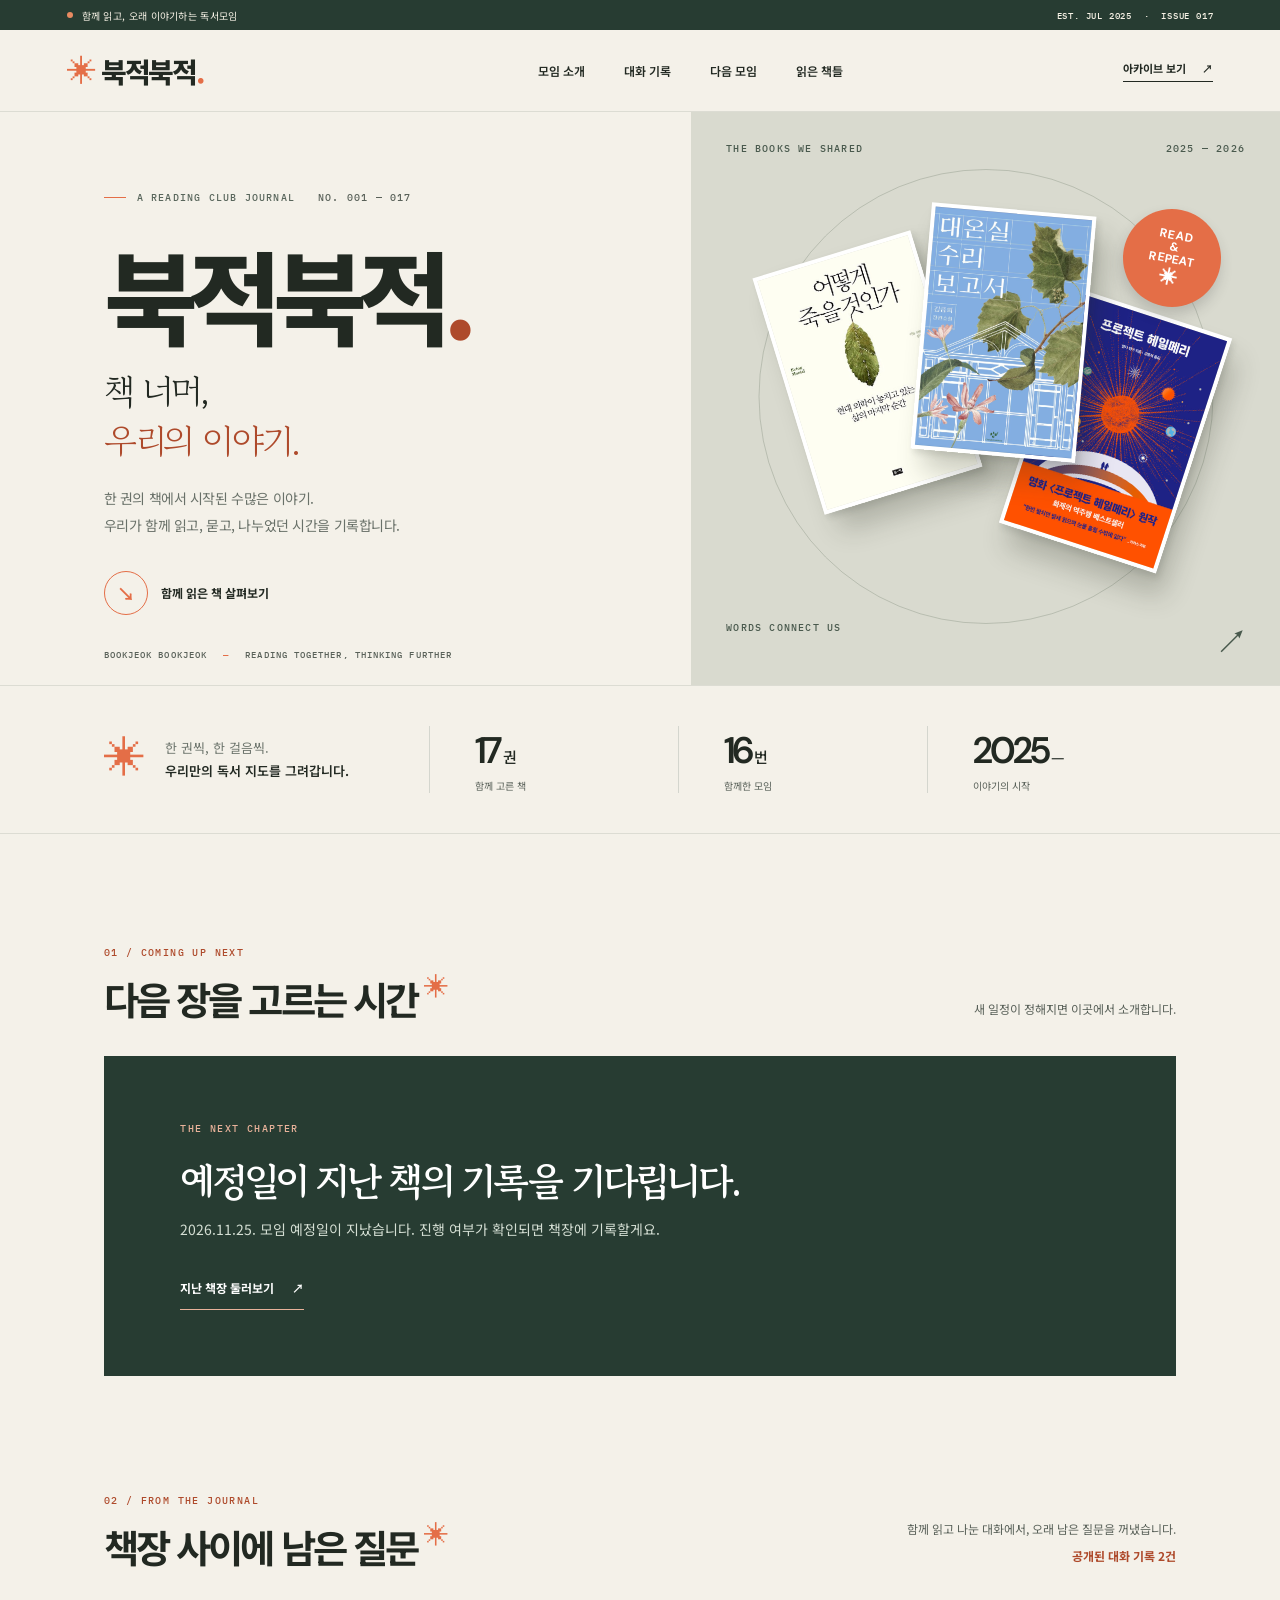
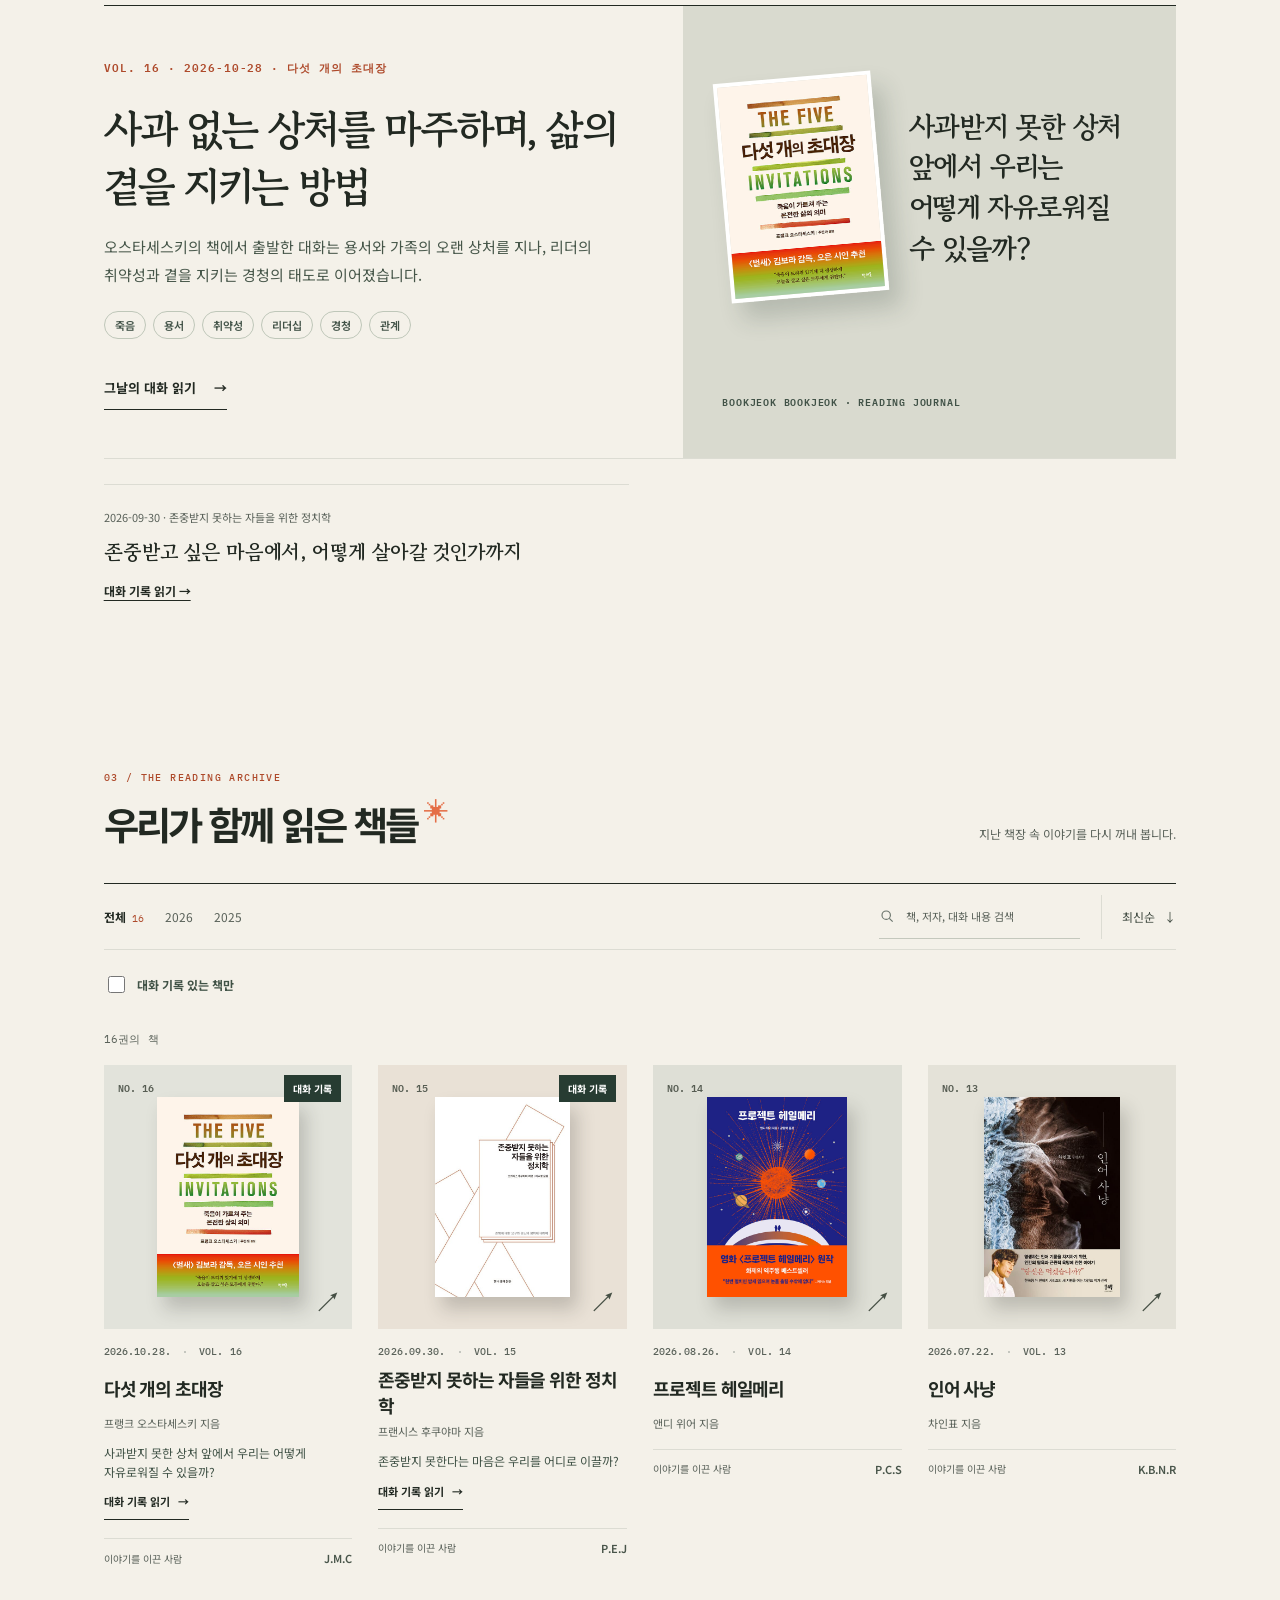
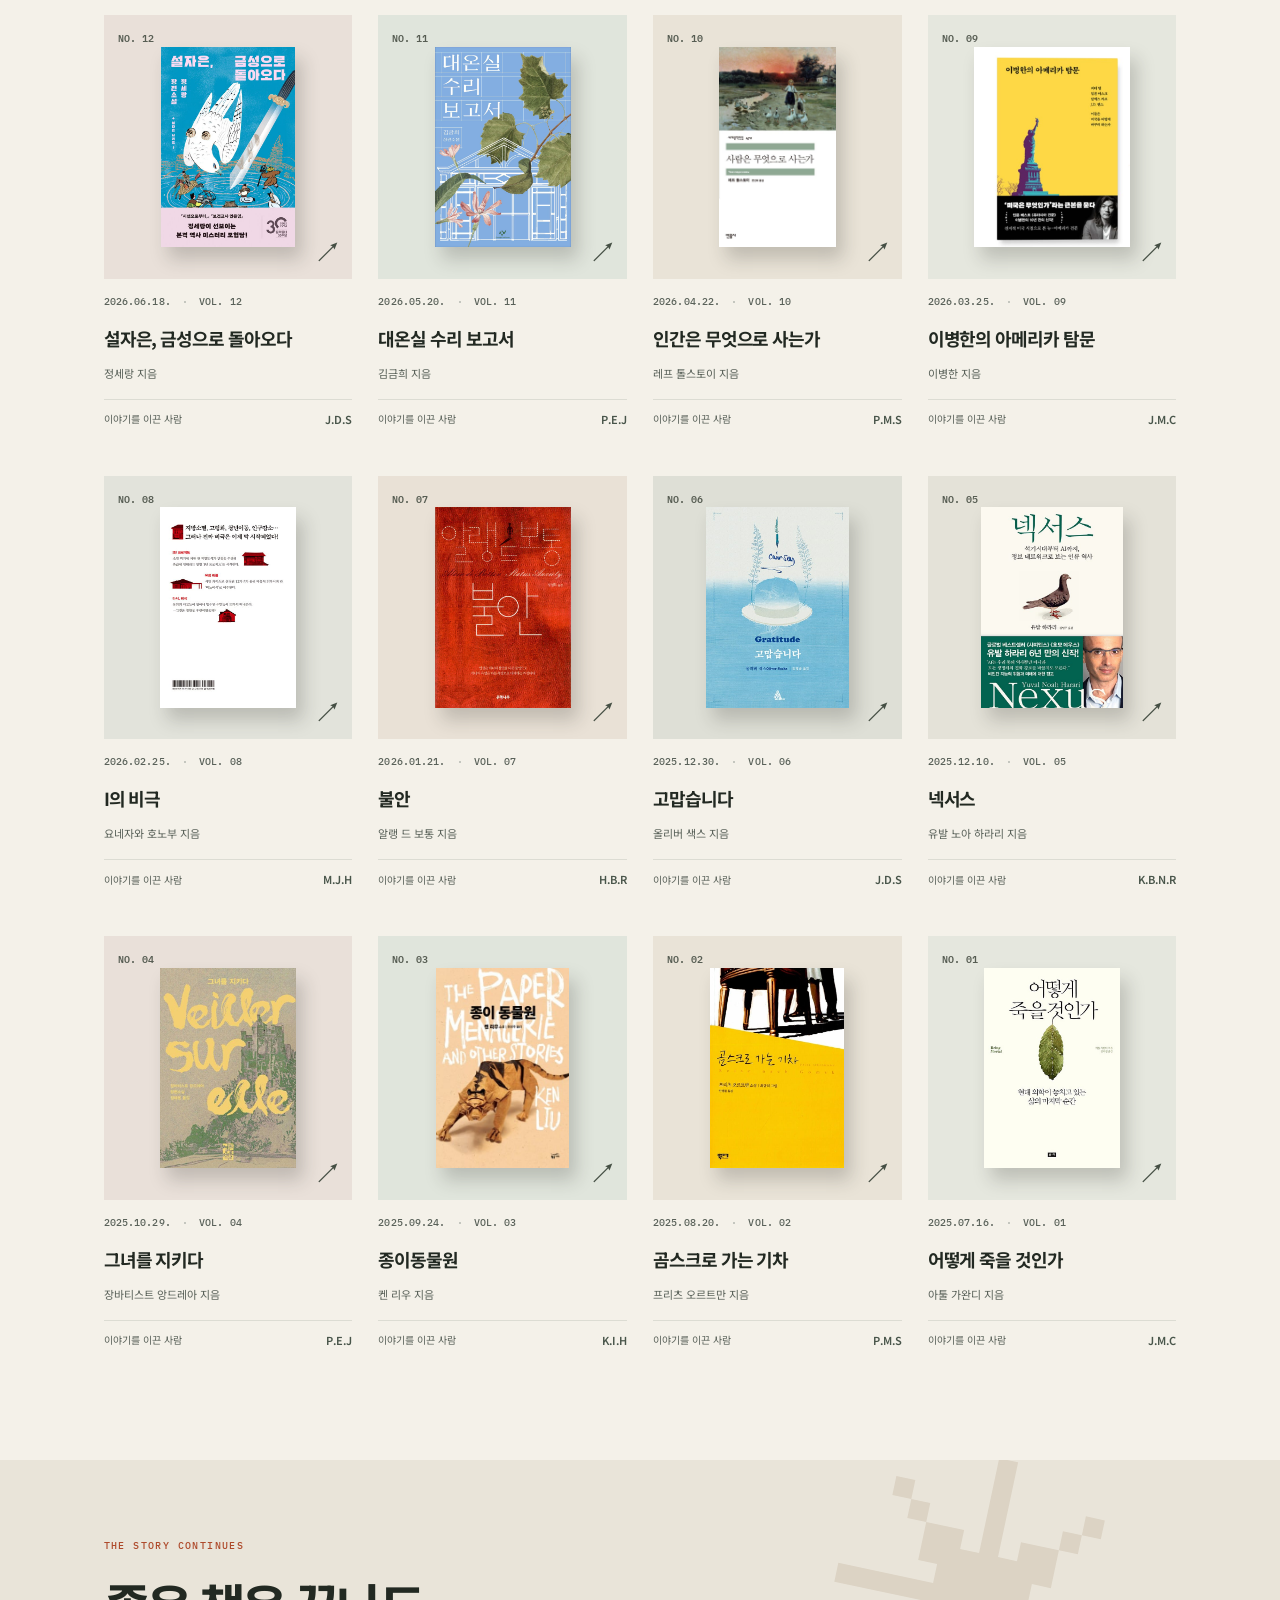
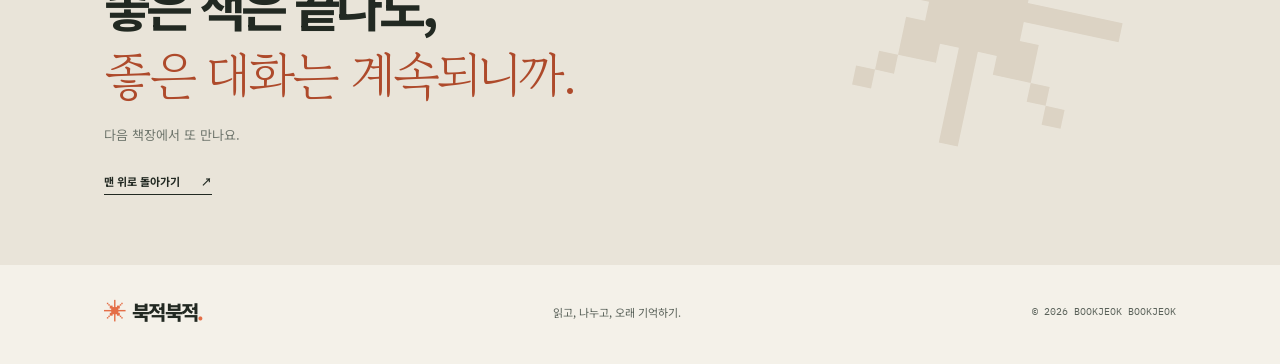
==== commit 053e2dc1: "17번째 모임 업데이트" ====
--- a/index.html
+++ b/index.html
@@ -42,13 +42,13 @@
       </div>
     </section>
 
-    <section class="intro-band" aria-label="북적북적 숫자로 보기"><div class="intro-note"><span class="sparkle" aria-hidden="true">✳</span><p>한 권씩, 한 걸음씩.<br><strong>우리만의 독서 지도를 그려갑니다.</strong></p></div><div class="stat"><strong><span id="selected-count">16</span><span>권</span></strong><small>함께 고른 책</small></div><div class="stat"><strong><span id="completed-count">15</span><span>번</span></strong><small>함께한 모임</small></div><div class="stat"><strong>2025<span>—</span></strong><small>이야기의 시작</small></div></section>
+    <section class="intro-band" aria-label="북적북적 숫자로 보기"><div class="intro-note"><span class="sparkle" aria-hidden="true">✳</span><p>한 권씩, 한 걸음씩.<br><strong>우리만의 독서 지도를 그려갑니다.</strong></p></div><div class="stat"><strong><span id="selected-count">17</span><span>권</span></strong><small>함께 고른 책</small></div><div class="stat"><strong><span id="completed-count">16</span><span>번</span></strong><small>함께한 모임</small></div><div class="stat"><strong>2025<span>—</span></strong><small>이야기의 시작</small></div></section>
 
     <section class="upcoming-section section-shell" id="upcoming" aria-labelledby="upcoming-title">
       <div class="section-heading"><div><span class="section-label">01 / COMING UP NEXT</span><h2 id="upcoming-title">다음 장을 펼칠 시간<span class="heading-mark">✳</span></h2></div><p id="upcoming-intro">이번에는 어떤 이야기가 기다리고 있을까요?</p></div>
       <article class="upcoming-feature" id="upcoming-feature">
-        <div class="feature-copy"><span class="feature-kicker"><span class="live-dot"></span> NEXT READ · 16번째 모임</span><p class="feature-date">2026. 10. 28. <span>WEDNESDAY</span></p><h3>다섯 개의 초대장</h3><p class="feature-author">프랭크 오스타세스키 <span>지음</span></p><div class="feature-rule"></div><div class="feature-meta"><span>이번 모임의 진행자</span><strong>J.M.C</strong></div><button class="feature-button" type="button" data-book="16">이 책 자세히 보기 <span aria-hidden="true">↗</span></button></div>
-        <div class="feature-visual"><span class="feature-background-type" aria-hidden="true">NEXT<br>CHAPTER</span><span class="feature-outline" aria-hidden="true"></span><img src="images/book-16.jpg" alt="『다섯 개의 초대장』 책 표지" width="500" height="709"><span class="feature-visual-caption">BOOKJEOK BOOKJEOK<br>READING CLUB VOL. 16</span></div>
+        <div class="feature-copy"><span class="feature-kicker"><span class="live-dot"></span> NEXT READ · 17번째 모임</span><p class="feature-date">2026. 11. 25. <span>WEDNESDAY</span></p><h3>일인칭 가난</h3><p class="feature-author">안온 <span>지음</span></p><div class="feature-rule"></div><div class="feature-meta"><span>이번 모임의 진행자</span><strong>P.M.S</strong></div><button class="feature-button" type="button" data-book="17">이 책 자세히 보기 <span aria-hidden="true">↗</span></button></div>
+        <div class="feature-visual"><span class="feature-background-type" aria-hidden="true">NEXT<br>CHAPTER</span><span class="feature-outline" aria-hidden="true"></span><img src="images/book-17.jpg" alt="『일인칭 가난』 책 표지" width="500" height="865"><span class="feature-visual-caption">BOOKJEOK BOOKJEOK<br>READING CLUB VOL. 17</span></div>
       </article>
       <div class="upcoming-empty" id="upcoming-empty" hidden><span class="section-label">THE NEXT CHAPTER</span><h3 id="upcoming-empty-title">다음 모임을 준비 중입니다.</h3><p id="upcoming-empty-description">새 일정이 정해지면 이곳에서 소개할게요.</p><a href="#archive">지난 책장 둘러보기 <span aria-hidden="true">↗</span></a></div>
     </section>
@@ -60,7 +60,7 @@
 
     <section class="archive-section section-shell" id="archive" aria-labelledby="archive-title">
       <div class="section-heading archive-heading"><div><span class="section-label">03 / THE READING ARCHIVE</span><h2 id="archive-title">우리가 함께 읽은 책들<span class="heading-mark">✳</span></h2></div><p>지난 책장 속 이야기를 다시 꺼내 봅니다.</p></div>
-      <div class="archive-toolbar"><div class="filter-group" id="year-filters" role="group" aria-label="연도 필터"><button type="button" class="filter-button active" data-year="all" aria-pressed="true">전체 <span>15</span></button><button type="button" class="filter-button" data-year="2026" aria-pressed="false">2026</button><button type="button" class="filter-button" data-year="2025" aria-pressed="false">2025</button></div><div class="toolbar-actions"><label class="search-field"><span class="sr-only">책 제목, 저자, 진행자 이니셜 또는 대화 내용 검색</span><svg viewBox="0 0 24 24" aria-hidden="true"><circle cx="10.8" cy="10.8" r="6.3"></circle><path d="m15.5 15.5 5 5"></path></svg><input id="book-search" type="search" placeholder="책, 저자, 대화 내용 검색" autocomplete="off"></label><button id="sort-button" class="sort-button" type="button" aria-label="현재 최신순, 클릭하여 정렬 변경">최신순 <span aria-hidden="true">↓</span></button></div></div>
+      <div class="archive-toolbar"><div class="filter-group" id="year-filters" role="group" aria-label="연도 필터"><button type="button" class="filter-button active" data-year="all" aria-pressed="true">전체 <span>16</span></button><button type="button" class="filter-button" data-year="2026" aria-pressed="false">2026</button><button type="button" class="filter-button" data-year="2025" aria-pressed="false">2025</button></div><div class="toolbar-actions"><label class="search-field"><span class="sr-only">책 제목, 저자, 진행자 이니셜 또는 대화 내용 검색</span><svg viewBox="0 0 24 24" aria-hidden="true"><circle cx="10.8" cy="10.8" r="6.3"></circle><path d="m15.5 15.5 5 5"></path></svg><input id="book-search" type="search" placeholder="책, 저자, 대화 내용 검색" autocomplete="off"></label><button id="sort-button" class="sort-button" type="button" aria-label="현재 최신순, 클릭하여 정렬 변경">최신순 <span aria-hidden="true">↓</span></button></div></div>
       <label class="discussion-filter"><input id="discussion-only" type="checkbox"><span>대화 기록 있는 책만</span></label>
       <p id="result-count" class="result-count" aria-live="polite"></p>
       <div id="book-grid" class="book-grid"></div>
